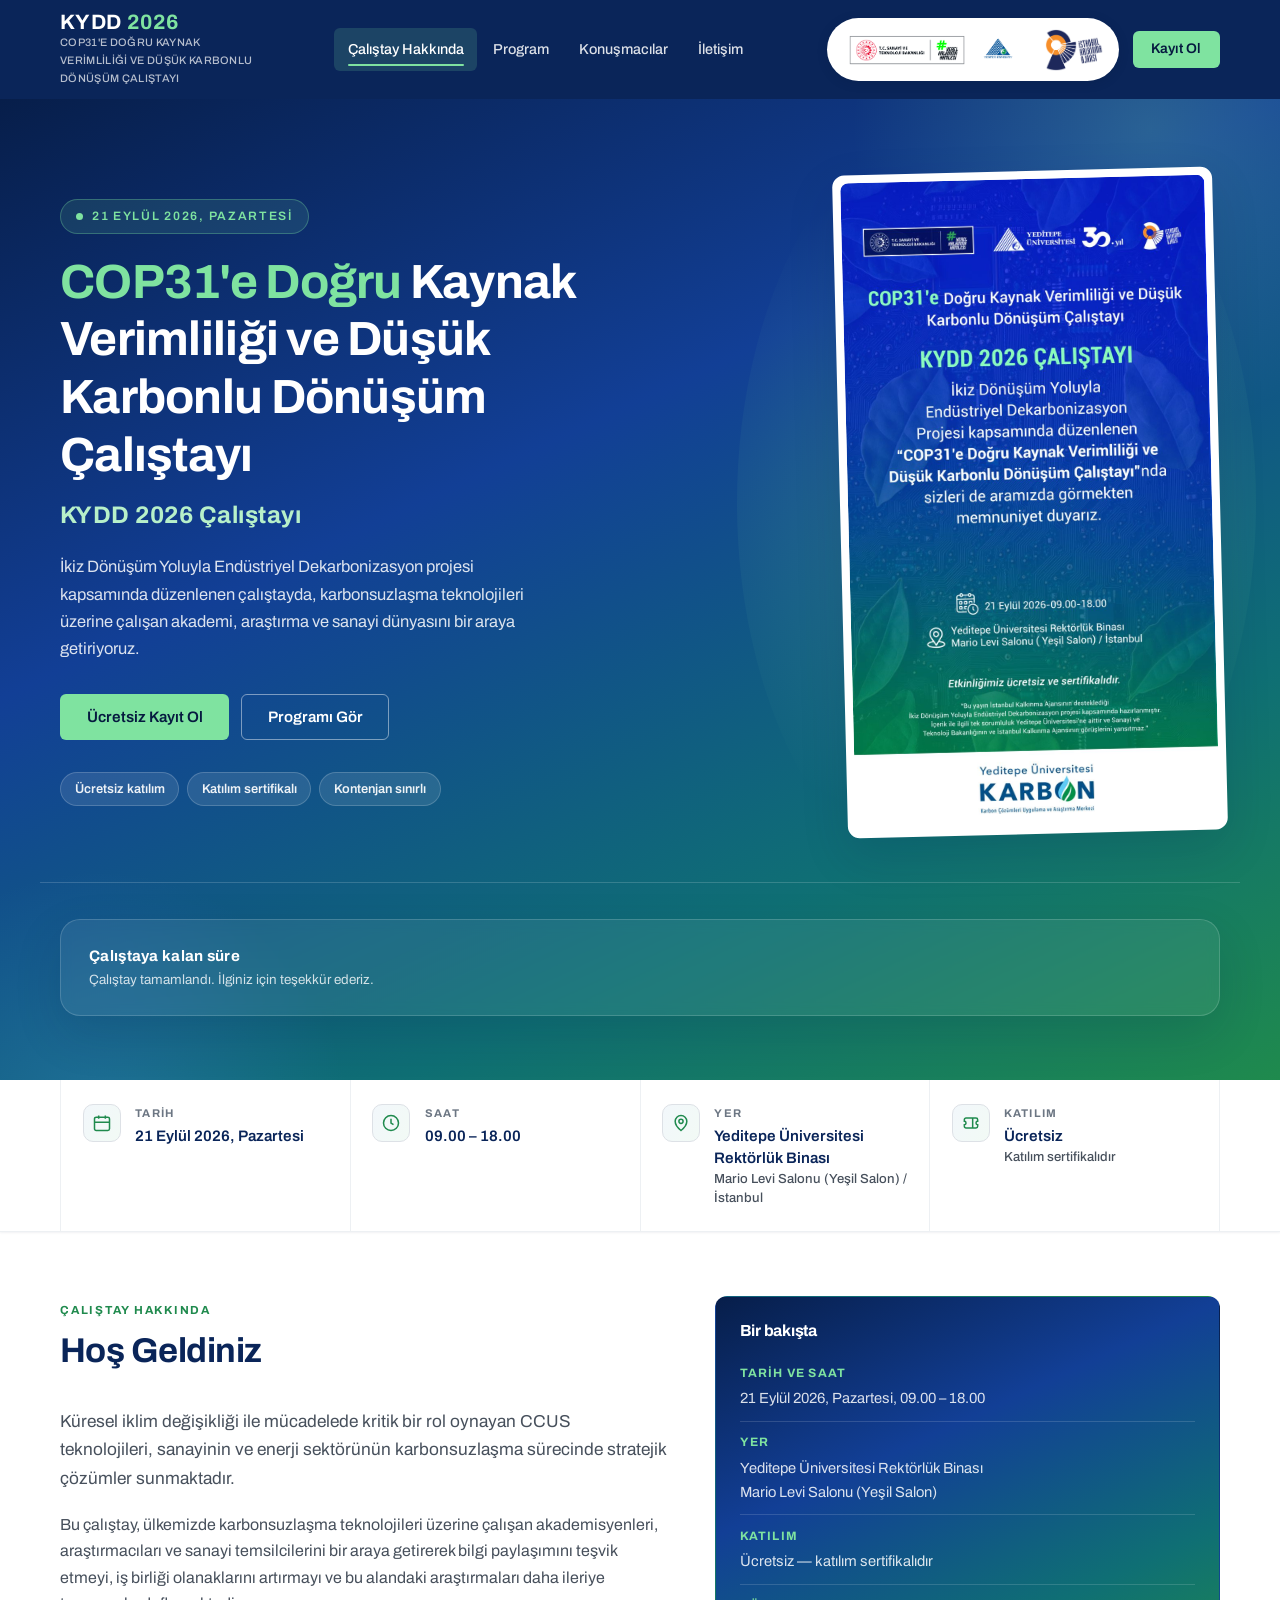
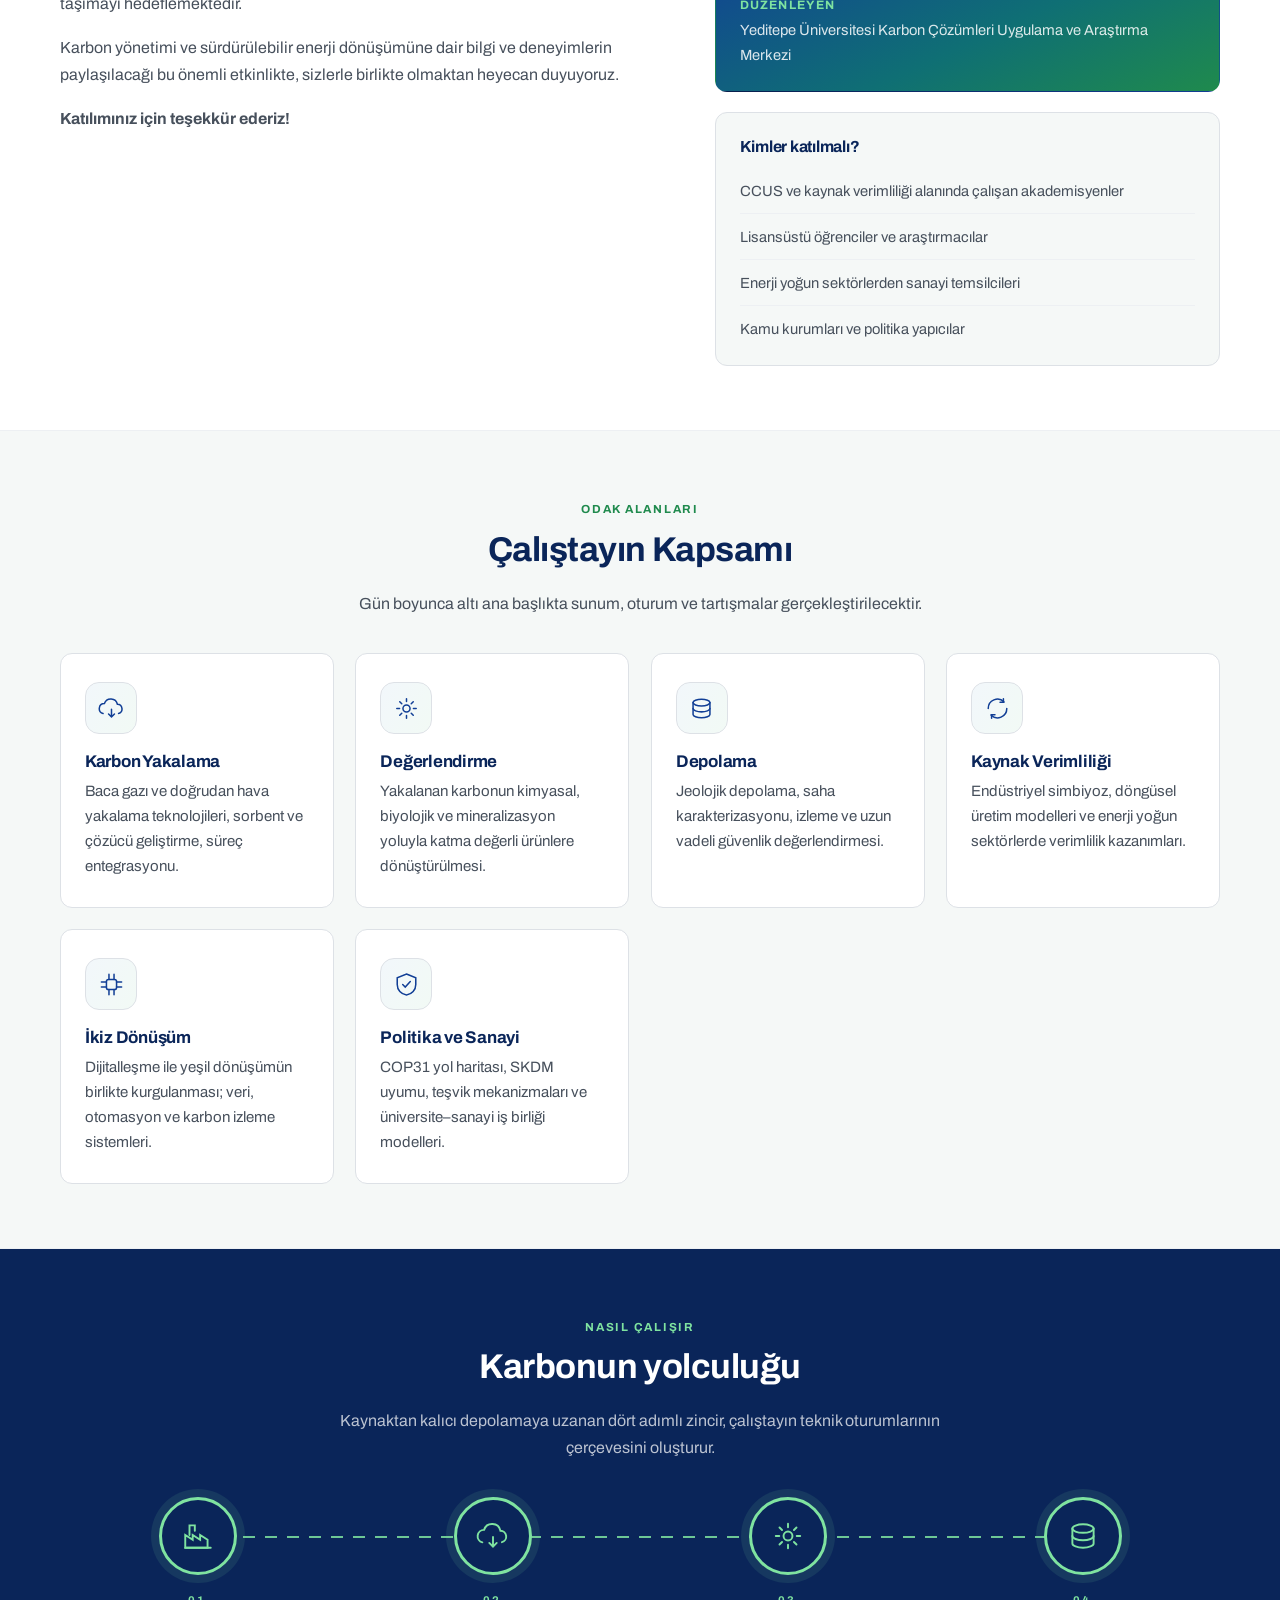
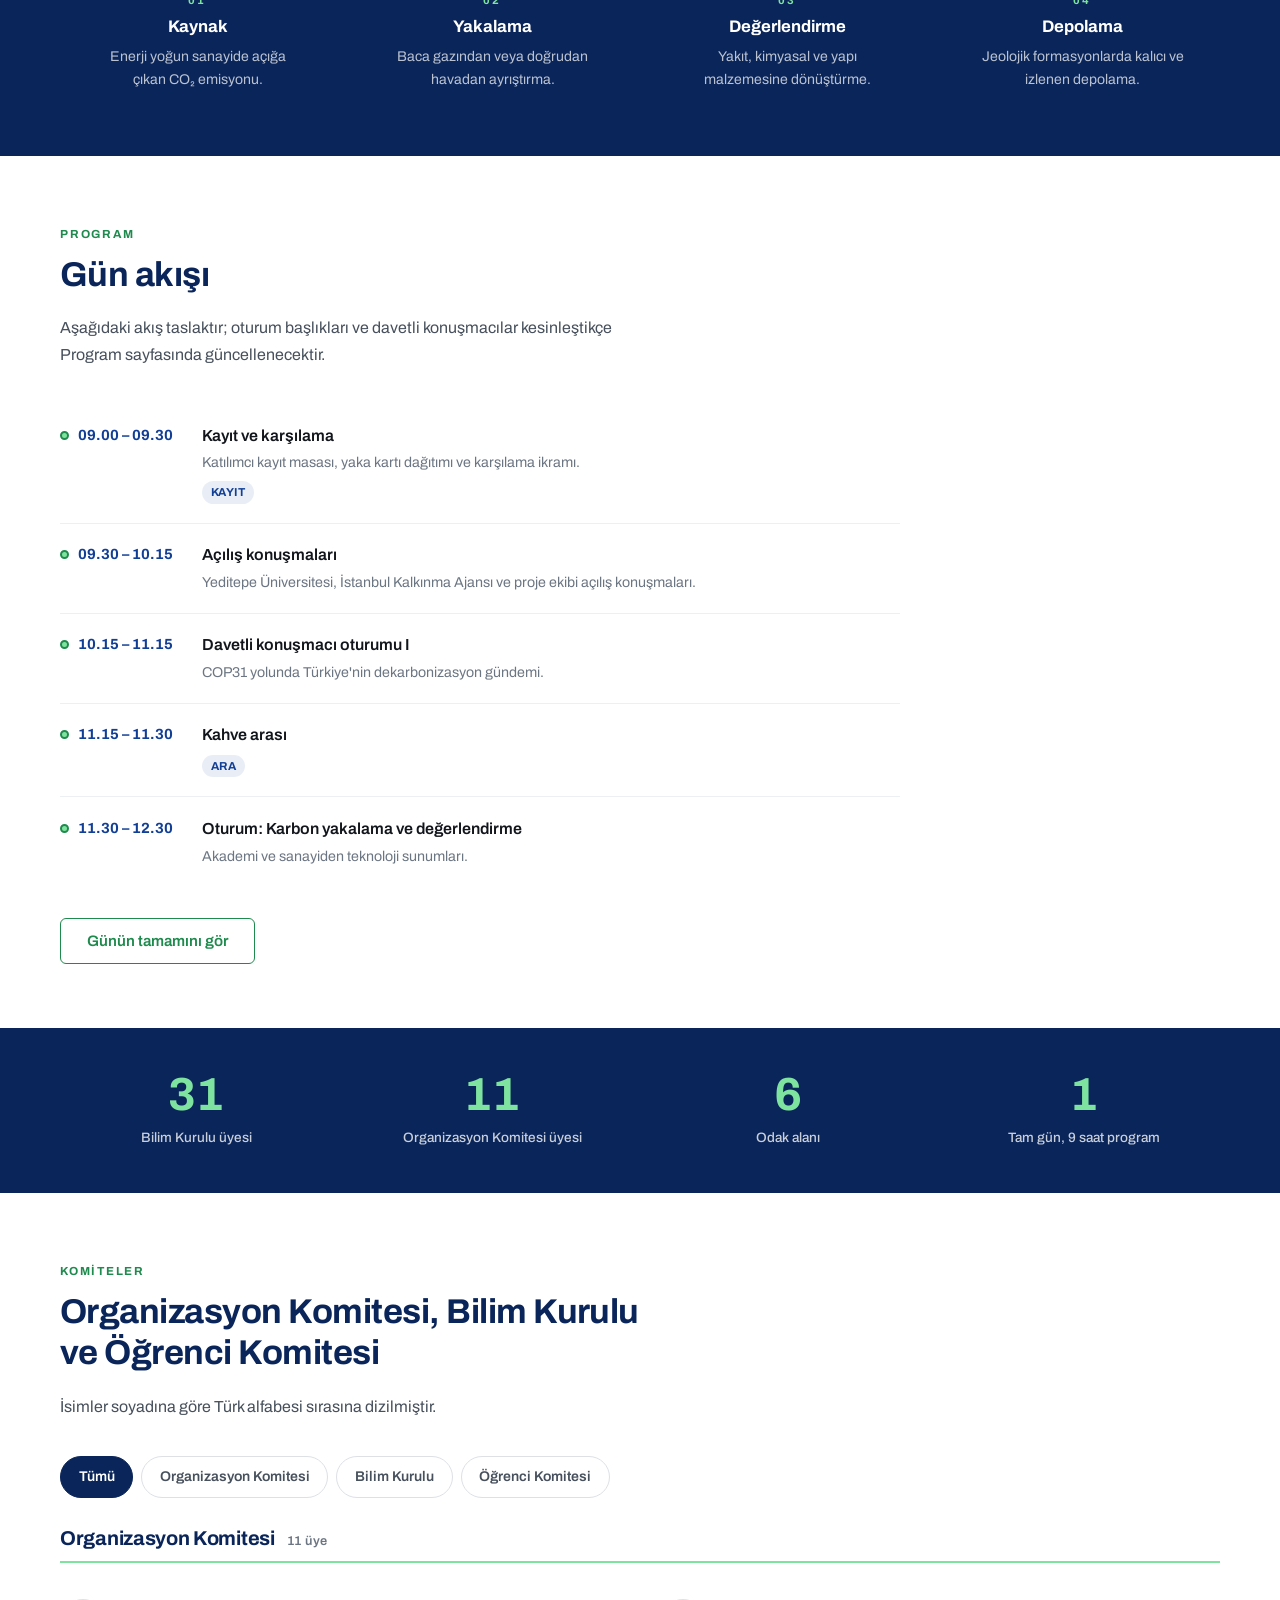
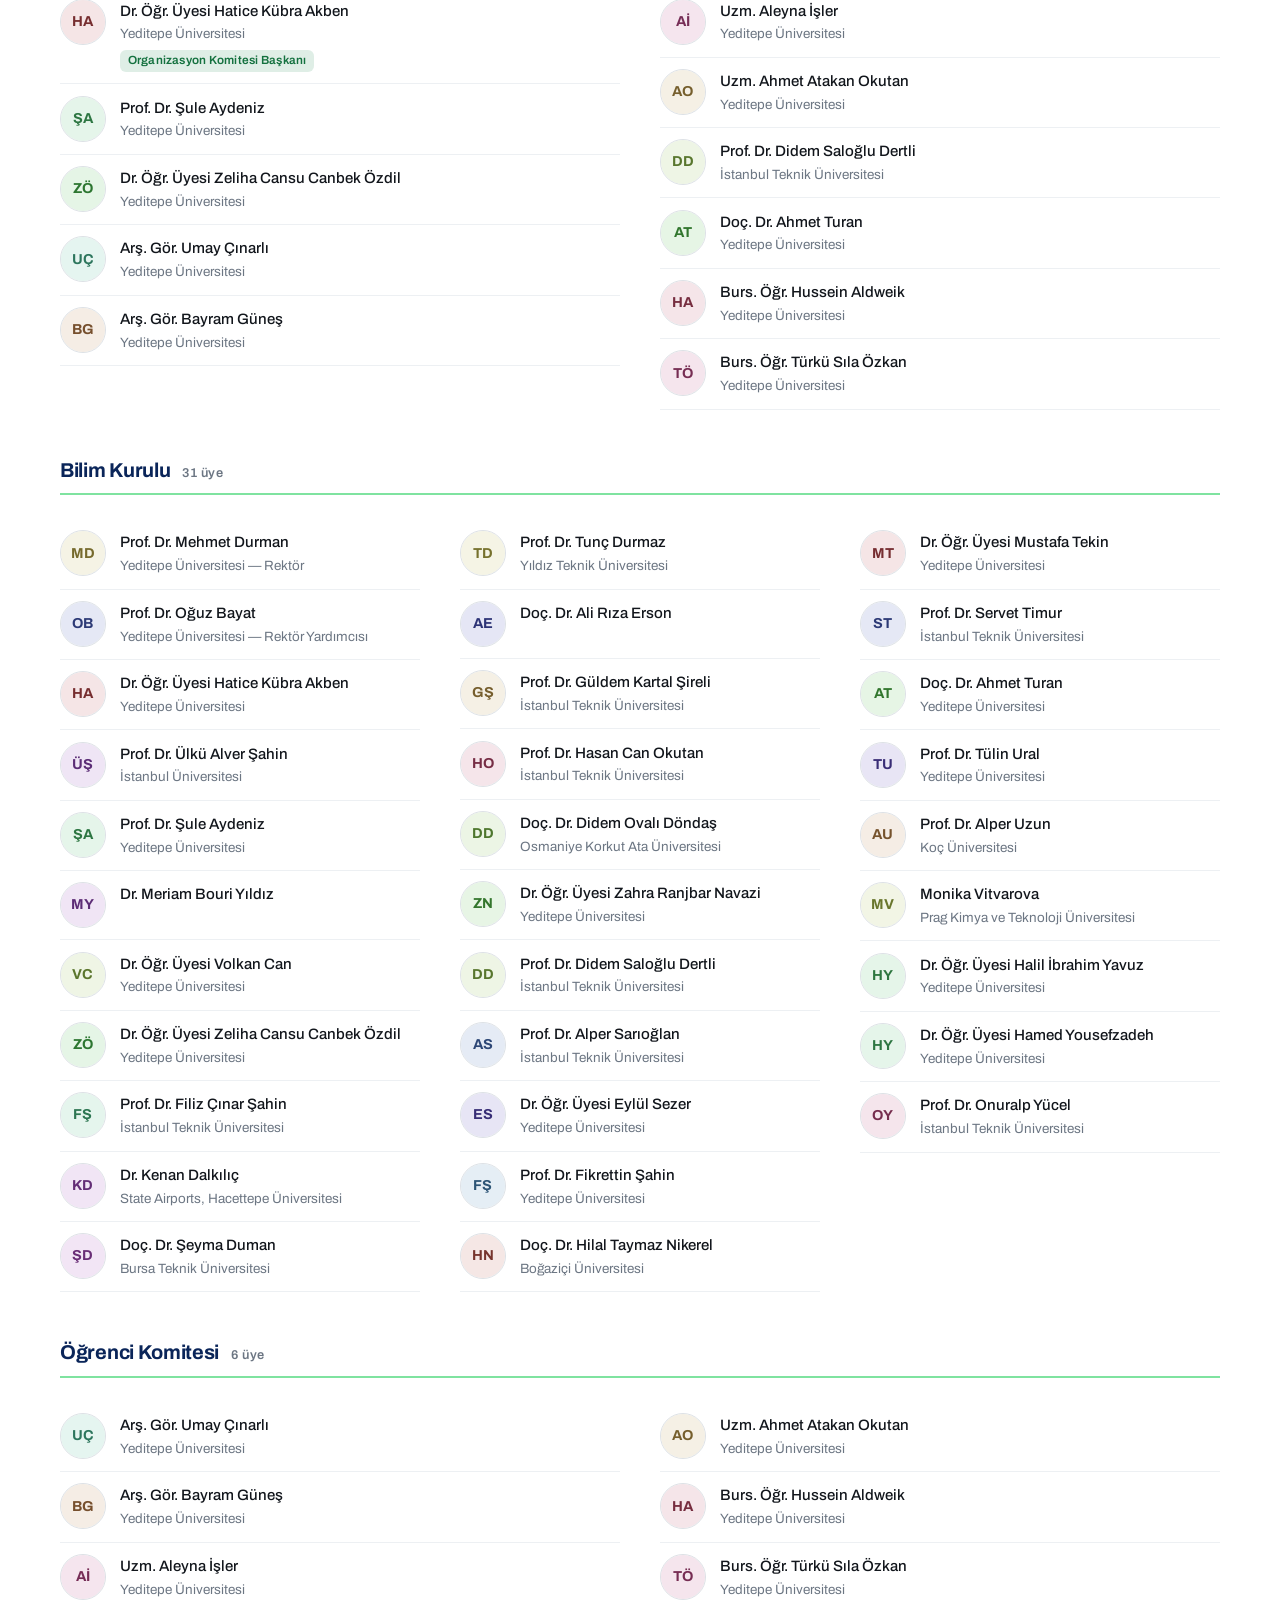
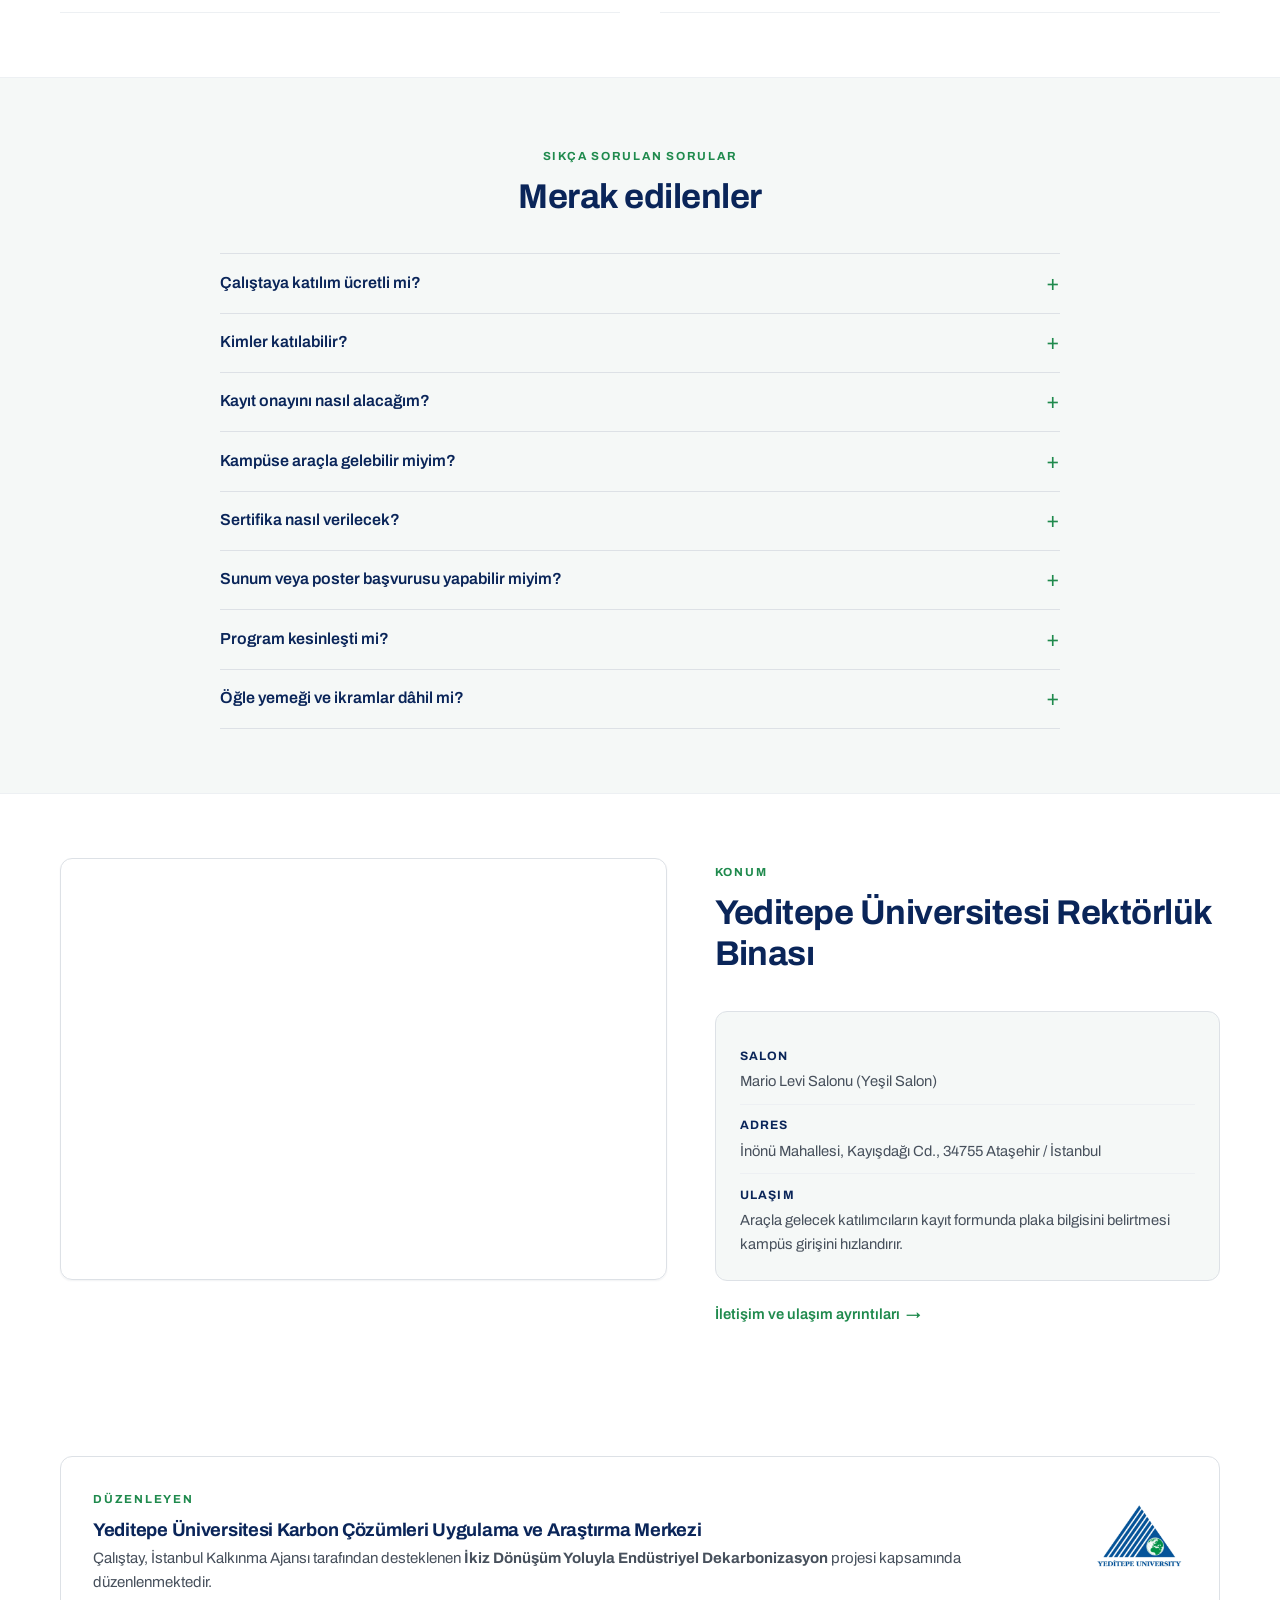
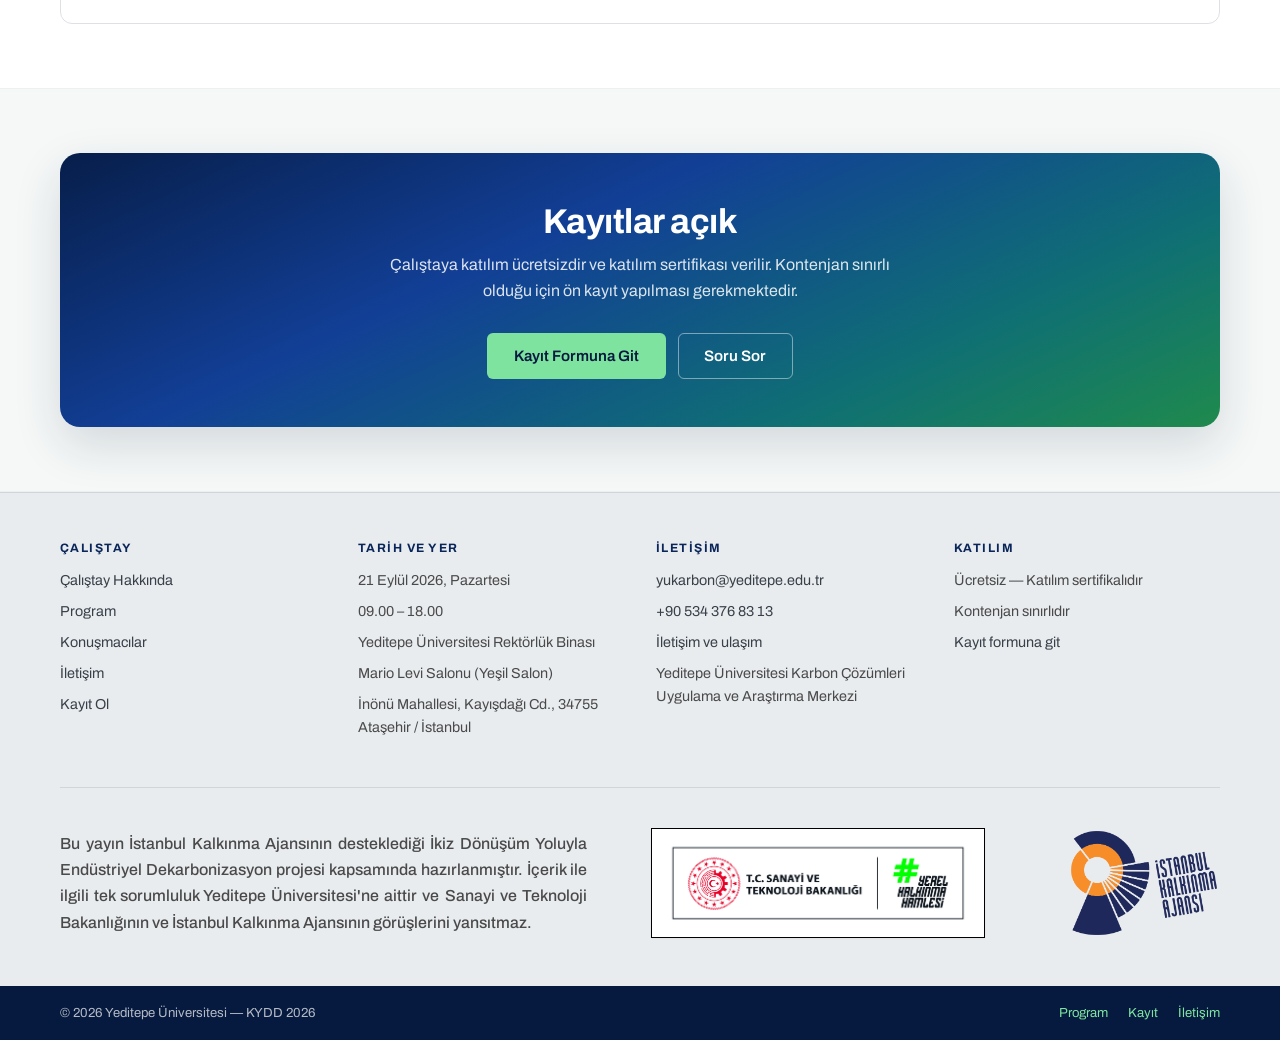
==== index.html @ 42a5f3e2 "KYDD 2026 calistay sitesi COP31'e Dogru Kaynak Verimliligi ve Dusuk Karbonlu Donusum Calistayi (21 E" ====
<!DOCTYPE html>
<html lang="tr">
<head>
<meta charset="utf-8">
<meta name="viewport" content="width=device-width, initial-scale=1">
<title>COP31'e Doğru Kaynak Verimliliği ve Düşük Karbonlu Dönüşüm Çalıştayı | KYDD 2026</title>
<meta name="description" content="KYDD 2026 — COP31'e Doğru Kaynak Verimliliği ve Düşük Karbonlu Dönüşüm Çalıştayı. 21 Eylül 2026, 09.00–18.00, Yeditepe Üniversitesi Rektörlük Binası, Mario Levi Salonu. Katılım ücretsiz ve sertifikalıdır.">
<meta property="og:title" content="KYDD 2026 — COP31'e Doğru Kaynak Verimliliği ve Düşük Karbonlu Dönüşüm Çalıştayı">
<meta property="og:description" content="21 Eylül 2026, Yeditepe Üniversitesi. Katılım ücretsiz ve sertifikalıdır.">
<meta property="og:type" content="website">
<meta property="og:locale" content="tr_TR">
<link rel="preconnect" href="https://fonts.googleapis.com">
<link rel="preconnect" href="https://fonts.gstatic.com" crossorigin>
<link href="https://fonts.googleapis.com/css2?family=Archivo:wght@400;500;600;700;800&display=swap" rel="stylesheet">
<link rel="stylesheet" href="assets/css/style.css">
<script src="assets/js/site-data.js"></script>
<script src="assets/js/layout.js"></script>
</head>
<body data-page="index.html">

<a class="skip-link" href="#main">İçeriğe geç</a>

<!-- Logo şeridi + üst menü: assets/js/layout.js üretir -->
<div data-kydd="header"></div>
<script>KYDD.mountHeader();</script>

<main id="main">

  <!-- ===== Hero ===== -->
  <section class="hero">
    <div class="container hero__grid">

      <div>
        <span class="hero__eyebrow"><span data-kydd-text="event.dateText">21 Eylül 2026</span></span>

        <h1>
          <em>COP31'e Doğru</em> Kaynak Verimliliği ve Düşük Karbonlu
          Dönüşüm Çalıştayı
        </h1>
        <p class="hero__subtitle">KYDD 2026 Çalıştayı</p>

        <p class="hero__lead">
          <span data-kydd-text="event.project">İkiz Dönüşüm Yoluyla Endüstriyel Dekarbonizasyon</span>
          projesi kapsamında düzenlenen çalıştayda, karbonsuzlaşma teknolojileri
          üzerine çalışan akademi, araştırma ve sanayi dünyasını bir araya
          getiriyoruz.
        </p>

        <div class="hero__actions">
          <a class="btn btn--mint" href="kayit.html">Ücretsiz Kayıt Ol</a>
          <a class="btn btn--outline" href="program.html">Programı Gör</a>
        </div>

        <div class="hero__badges">
          <span class="badge">Ücretsiz katılım</span>
          <span class="badge">Katılım sertifikalı</span>
          <span class="badge">Kontenjan sınırlı</span>
        </div>
      </div>

      <!-- Tanıtım afişi: layout.js üretir -->
      <div class="hero__visual" data-kydd="poster"></div>

    </div>

    <!-- Geri sayım bandı -->
    <div class="container hero__countdown">
      <div class="countdown countdown--band" data-countdown>
        <div class="countdown__meta">
          <span class="countdown__label">Çalıştaya kalan süre</span>
          <p class="countdown__note">
            <span data-kydd-text="event.venueName">Yeditepe Üniversitesi Rektörlük Binası</span> ·
            <span data-kydd-text="event.venueHall">Mario Levi Salonu</span>
          </p>
        </div>
        <div class="countdown__grid">
          <div class="countdown__cell">
            <span class="countdown__num" data-unit="gun">–</span>
            <span class="countdown__unit">Gün</span>
          </div>
          <div class="countdown__cell">
            <span class="countdown__num" data-unit="saat">–</span>
            <span class="countdown__unit">Saat</span>
          </div>
          <div class="countdown__cell">
            <span class="countdown__num" data-unit="dakika">–</span>
            <span class="countdown__unit">Dakika</span>
          </div>
          <div class="countdown__cell">
            <span class="countdown__num" data-unit="saniye">–</span>
            <span class="countdown__unit">Saniye</span>
          </div>
        </div>
      </div>
    </div>
  </section>

  <!-- ===== Hızlı bilgi şeridi (layout.js üretir) ===== -->
  <div data-kydd="factbar"></div>

  <!-- ===== Hoş geldiniz ===== -->
  <section class="section" id="hakkinda">
    <div class="container split">

      <div class="reveal">
        <div class="section__head">
          <span class="section-label">Çalıştay Hakkında</span>
          <h2>Hoş Geldiniz</h2>
        </div>

        <div class="prose">
          <p class="lead">
            Küresel iklim değişikliği ile mücadelede kritik bir rol oynayan CCUS
            teknolojileri, sanayinin ve enerji sektörünün karbonsuzlaşma
            sürecinde stratejik çözümler sunmaktadır.
          </p>
          <p>
            Bu çalıştay, ülkemizde karbonsuzlaşma teknolojileri üzerine çalışan
            akademisyenleri, araştırmacıları ve sanayi temsilcilerini bir araya
            getirerek bilgi paylaşımını teşvik etmeyi, iş birliği olanaklarını
            artırmayı ve bu alandaki araştırmaları daha ileriye taşımayı
            hedeflemektedir.
          </p>
          <p>
            Karbon yönetimi ve sürdürülebilir enerji dönüşümüne dair bilgi ve
            deneyimlerin paylaşılacağı bu önemli etkinlikte, sizlerle birlikte
            olmaktan heyecan duyuyoruz.
          </p>
          <p><strong>Katılımınız için teşekkür ederiz!</strong></p>
        </div>
      </div>

      <aside class="reveal" data-delay="1">
        <div class="aside-box aside-box--accent">
          <h3>Bir bakışta</h3>
          <ul class="info-list">
            <li>
              <strong>Tarih ve saat</strong>
              <span data-kydd-text="event.dateText"></span>,
              <span data-kydd-text="event.timeText"></span>
            </li>
            <li>
              <strong>Yer</strong>
              <span data-kydd-text="event.venueName"></span><br>
              <span data-kydd-text="event.venueHall"></span>
            </li>
            <li>
              <strong>Katılım</strong>
              Ücretsiz — katılım sertifikalıdır
            </li>
            <li>
              <strong>Düzenleyen</strong>
              <span data-kydd-text="event.center"></span>
            </li>
          </ul>
        </div>

        <div class="aside-box">
          <h3>Kimler katılmalı?</h3>
          <ul class="info-list">
            <li>CCUS ve kaynak verimliliği alanında çalışan akademisyenler</li>
            <li>Lisansüstü öğrenciler ve araştırmacılar</li>
            <li>Enerji yoğun sektörlerden sanayi temsilcileri</li>
            <li>Kamu kurumları ve politika yapıcılar</li>
          </ul>
        </div>
      </aside>

    </div>
  </section>

  <!-- ===== Odak alanları (layout.js üretir) ===== -->
  <section class="section section--soft" id="odak">
    <div class="container">
      <div class="section__head section__head--center">
        <span class="section-label">Odak Alanları</span>
        <h2>Çalıştayın Kapsamı</h2>
        <p>Gün boyunca altı ana başlıkta sunum, oturum ve tartışmalar
          gerçekleştirilecektir.</p>
      </div>
      <div class="card-grid" data-kydd="topics"></div>
    </div>
  </section>

  <!-- ===== Karbonun yolculuğu (süreç şeması) ===== -->
  <section class="section section--dark" id="surec">
    <div class="container">
      <div class="section__head section__head--center">
        <span class="section-label">Nasıl Çalışır</span>
        <h2>Karbonun yolculuğu</h2>
        <p>Kaynaktan kalıcı depolamaya uzanan dört adımlı zincir, çalıştayın
          teknik oturumlarının çerçevesini oluşturur.</p>
      </div>
      <ul class="flow" data-kydd="process"></ul>
    </div>
  </section>

  <!-- ===== Program önizleme (layout.js üretir) ===== -->
  <section class="section" id="program">
    <div class="container">
      <div class="section__head">
        <span class="section-label">Program</span>
        <h2>Gün akışı</h2>
        <p>Aşağıdaki akış taslaktır; oturum başlıkları ve davetli konuşmacılar
          kesinleştikçe Program sayfasında güncellenecektir.</p>
      </div>

      <ul class="timeline" data-kydd="program-preview"></ul>

      <div class="section__foot">
        <a class="btn btn--ghost" href="program.html">Günün tamamını gör</a>
      </div>
    </div>
  </section>

  <!-- ===== Sayılarla (layout.js üretir) ===== -->
  <section class="section section--tight section--dark">
    <div class="container">
      <div class="stats" data-kydd="stats"></div>
    </div>
  </section>

  <!-- ===== Komiteler (layout.js üretir) ===== -->
  <section class="section" id="komiteler">
    <div class="container">
      <div class="section__head">
        <span class="section-label">Komiteler</span>
        <h2>Organizasyon Komitesi, Bilim Kurulu ve Öğrenci Komitesi</h2>
        <p>İsimler soyadına göre Türk alfabesi sırasına dizilmiştir.</p>
      </div>
      <div data-kydd="committees"></div>
    </div>
  </section>

  <!-- ===== SSS (layout.js üretir) ===== -->
  <section class="section section--soft" id="sss">
    <div class="container">
      <div class="section__head section__head--center">
        <span class="section-label">Sıkça Sorulan Sorular</span>
        <h2>Merak edilenler</h2>
      </div>
      <div data-kydd="faq"></div>
    </div>
  </section>

  <!-- ===== Konum ===== -->
  <section class="section" id="konum">
    <div class="container split">
      <div class="reveal" data-kydd="map"></div>

      <div class="reveal" data-delay="1">
        <div class="section__head">
          <span class="section-label">Konum</span>
          <h2 data-kydd-text="event.venueName">Yeditepe Üniversitesi Rektörlük Binası</h2>
        </div>
        <div class="aside-box">
          <ul class="info-list">
            <li>
              <strong>Salon</strong>
              <span data-kydd-text="event.venueHall"></span>
            </li>
            <li>
              <strong>Adres</strong>
              <span data-kydd-text="event.venueAddress"></span>
            </li>
            <li>
              <strong>Ulaşım</strong>
              Araçla gelecek katılımcıların kayıt formunda plaka bilgisini
              belirtmesi kampüs girişini hızlandırır.
            </li>
          </ul>
        </div>
        <p style="margin-top:1.25rem;">
          <a class="link-arrow" href="iletisim.html">İletişim ve ulaşım ayrıntıları</a>
        </p>
      </div>
    </div>
  </section>

  <!-- ===== Düzenleyen ===== -->
  <section class="section">
    <div class="container">
      <div class="org-card reveal">
        <div class="org-card__body">
          <span class="section-label">Düzenleyen</span>
          <h3 data-kydd-text="event.center">Yeditepe Üniversitesi Karbon Çözümleri Uygulama ve Araştırma Merkezi</h3>
          <p>
            Çalıştay, İstanbul Kalkınma Ajansı tarafından desteklenen
            <strong data-kydd-text="event.project"></strong> projesi kapsamında
            düzenlenmektedir.
          </p>
        </div>
        <img src="assets/yeditepe-logo.png" alt="Yeditepe Üniversitesi">
      </div>
    </div>
  </section>

  <!-- ===== Kayıt çağrısı ===== -->
  <section class="section section--soft">
    <div class="container">
      <div class="cta reveal">
        <h2>Kayıtlar açık</h2>
        <p>
          Çalıştaya katılım ücretsizdir ve katılım sertifikası verilir.
          Kontenjan sınırlı olduğu için ön kayıt yapılması gerekmektedir.
        </p>
        <div class="cta__actions">
          <a class="btn btn--mint" href="kayit.html">Kayıt Formuna Git</a>
          <a class="btn btn--outline" href="iletisim.html">Soru Sor</a>
        </div>
      </div>
    </div>
  </section>

</main>

<!-- Alt bilgi: assets/js/layout.js üretir -->
<div data-kydd="footer"></div>
<script>KYDD.mountFooter();</script>

<script src="assets/js/main.js"></script>
</body>
</html>
---- assets/css/style.css ----
/* ==========================================================================
   KYDD 2026 — COP31'e Doğru Kaynak Verimliliği ve
   Düşük Karbonlu Dönüşüm Çalıştayı
   Ortak stil dosyası
   ========================================================================== */

/* --------------------------------------------------------------------------
   1. Değişkenler
   -------------------------------------------------------------------------- */
:root {
  /* Renkler afiş tasarımından alındı: üstte lacivert-mavi, altta yeşil,
     vurgu rengi nane yeşili. */
  --navy-900: #061a3f;
  --navy-800: #0a2559;
  --navy: #123f96;
  --teal: #0f6f74;
  --green-700: #14713f;
  --green: #1f8a4d;
  --mint: #7fe3a0;
  --mint-soft: #b7f0c9;

  --brand: var(--green);
  --brand-dark: var(--navy-800);
  --brand-light: var(--mint);

  --ink: #12161c;
  --ink-soft: #47505c;
  --ink-muted: #6c7683;
  --line: #dde1e6;
  --line-soft: #edf0f3;
  --bg: #ffffff;
  --bg-soft: #f5f8f7;
  --bg-footer: #e9ecef;

  --grad: linear-gradient(155deg, #071e4a 0%, #123f96 38%, #0f6f74 74%, #1f8a4d 100%);
  --grad-soft: linear-gradient(120deg, #f2f7fb 0%, #f2faf5 100%);

  --radius: 6px;
  --radius-lg: 12px;
  --radius-xl: 20px;

  --shadow-sm: 0 1px 2px rgba(6, 26, 63, 0.06);
  --shadow: 0 6px 20px rgba(6, 26, 63, 0.08);
  --shadow-lg: 0 18px 48px rgba(6, 26, 63, 0.14);

  --container: 1200px;
  --pad-x: 1.25rem;
  --header-h: 72px;

  /* --- İSTKA Görünürlük Rehberi (s. 12-14) --------------------------------
     Ajans ve Bakanlık logoları aynı büyüklükte ve görünürlükte olmalıdır;
     her iki yerleşimde de taban yükseklik ikisi için ortaktır.

     Yararlanıcının dikey/kare logosu Bakanlık ARMA ÇAPINI aşamaz; bu sınır
     aşağıdaki iki ölçülmüş orandan türetilir.

     DİKKAT: İSTKA logosunun sanal ortamdaki asgari ölçüsü 120x84 px'tir.
     Bu ölçü ALT BİLGİDE sağlanır (--footer-logo-h 90/110 px). Üst menüdeki
     logo grubu gezinme çubuğuna sığması için daha küçüktür; asgari ölçü
     gerekiyorsa --header-logo-h 84 px'e çıkarılmalı veya logolar yeniden
     ayrı bir şeride alınmalıdır. */

  /* Üst menüdeki logo grubunun taban yüksekliği (Bakanlık = İSTKA). */
  --header-logo-h: 42px;
  /* Güvenlik alanı (s. 12-13): X = 1/4 R; marka dairesi logo yüksekliği
     kadar olduğundan X = logo yüksekliği / 4. Solda 3X, diğer yönlerde X. */
  --header-istka-x: calc(var(--header-logo-h) / 4);

  /* bakanlik-logo.jpg (1349x438) üzerinden ölçüldü: arma çapı 210 px,
     yüksekliğin %47.9'u. */
  --arma-orani: 0.48;
  /* yeditepe-logo.png (600x600) çevresinde beyaz boşluk var: görünür
     içerik dosyanın yüksekliğinin %63.5'i. Sınır görünür markaya
     uygulanmalı, dosya kutusuna değil. */
  --yeditepe-doluluk: 0.635;

  --footer-logo-h: 90px;
}

/* --------------------------------------------------------------------------
   2. Temel
   -------------------------------------------------------------------------- */
*,
*::before,
*::after {
  box-sizing: border-box;
}

html {
  -webkit-text-size-adjust: 100%;
  scroll-behavior: smooth;
  /* Sticky header bağlantı hedeflerini örtmesin. */
  scroll-padding-top: calc(var(--header-h) + 1rem);
}

body {
  margin: 0;
  font-family: "Archivo", "Segoe UI", system-ui, -apple-system, Arial, sans-serif;
  font-size: 16px;
  line-height: 1.65;
  color: var(--ink);
  background: var(--bg);
  -webkit-font-smoothing: antialiased;
  overflow-x: hidden;
}

img {
  max-width: 100%;
  height: auto;
  display: block;
}

a {
  color: var(--green);
  text-decoration: none;
}

a:hover {
  text-decoration: underline;
}

h1,
h2,
h3,
h4 {
  margin: 0 0 0.6em;
  line-height: 1.2;
  font-weight: 700;
  letter-spacing: -0.015em;
  color: var(--navy-800);
}

h1 {
  font-size: clamp(1.85rem, 4.2vw, 3rem);
}

h2 {
  font-size: clamp(1.45rem, 3vw, 2.15rem);
}

h3 {
  font-size: 1.15rem;
}

p {
  margin: 0 0 1.1em;
}

p:last-child {
  margin-bottom: 0;
}

hr {
  border: 0;
  border-top: 1px solid var(--line);
  margin: 2.5rem 0;
}

:focus-visible {
  outline: 3px solid var(--mint);
  outline-offset: 2px;
}

.container {
  width: 100%;
  max-width: var(--container);
  margin: 0 auto;
  padding-left: var(--pad-x);
  padding-right: var(--pad-x);
}

.container--narrow {
  max-width: 860px;
}

.skip-link {
  position: absolute;
  left: -9999px;
  top: 0;
  z-index: 100;
  background: var(--navy-800);
  color: #fff;
  padding: 0.75rem 1.25rem;
}

.skip-link:focus {
  left: 0;
}

.visually-hidden {
  position: absolute;
  width: 1px;
  height: 1px;
  margin: -1px;
  padding: 0;
  overflow: hidden;
  clip: rect(0 0 0 0);
  white-space: nowrap;
  border: 0;
}

/* --------------------------------------------------------------------------
   3. Üst menüdeki destekleyen kurum logoları
   --------------------------------------------------------------------------
   Logolar artık ayrı bir şeritte değil, üst menüde "Kayıt Ol" düğmesinin
   yanında beyaz bir grup içinde durur. Logo dosyalarının zeminleri beyaz
   olduğu için grup da beyaz bir kutuya alınmıştır.

   Oranlar korunur: Bakanlık ve Ajans --header-logo-h yüksekliğinde ve
   birbirine eşittir; Yeditepe logosu aynı arma/doluluk oranıyla türetilir. */
.header-logos {
  display: flex;
  align-items: center;
  /* Aradaki boşluk İSTKA güvenlik alanının (X) altına inmez. */
  gap: var(--header-istka-x);
  background: #fff;
  border-radius: 999px;
  padding: var(--header-istka-x) calc(var(--header-istka-x) * 1.5);
  box-shadow: 0 2px 10px rgba(6, 26, 63, 0.25);
}

/* İSTKA güvenlik alanı: solda 3X (gap X'i zaten sağlıyor, kalan 2X). */
.header-logos__link:last-child {
  padding-left: calc(var(--header-istka-x) * 2);
}

.header-logos__link {
  display: inline-flex;
  align-items: center;
  min-width: 0;
}

.header-logos__link:hover {
  text-decoration: none;
}

.header-logos__img {
  width: auto;
  height: auto;
  max-height: var(--header-logo-h);
  max-width: 100%;
}

/* Yararlanıcı (kare) logosu Bakanlık arma çapını aşamaz — şeritteki
   oranın aynısı. */
.header-logos__img--yeditepe {
  max-height: calc(
    var(--header-logo-h) * var(--arma-orani) / var(--yeditepe-doluluk)
  );
}

.header-actions {
  display: flex;
  align-items: center;
  gap: 0.85rem;
  flex-shrink: 0;
}

/* --------------------------------------------------------------------------
   4. Üst menü
   -------------------------------------------------------------------------- */
.site-header {
  background: var(--navy-800);
  position: sticky;
  top: 0;
  z-index: 50;
  transition: box-shadow 0.2s ease, background-color 0.2s ease;
}

.site-header.is-stuck {
  background: rgba(7, 30, 74, 0.97);
  backdrop-filter: saturate(140%) blur(8px);
  box-shadow: 0 8px 24px rgba(6, 26, 63, 0.28);
}

.site-header__inner {
  display: flex;
  align-items: center;
  justify-content: space-between;
  gap: 1.5rem;
  min-height: var(--header-h);
}

.brand {
  display: flex;
  flex-direction: column;
  color: #fff;
  padding: 0.7rem 0;
  min-width: 0;
}

.brand:hover {
  text-decoration: none;
}

.brand__abbr {
  font-size: 1.3rem;
  font-weight: 700;
  letter-spacing: 0.04em;
  line-height: 1.1;
}

.brand__abbr span {
  color: var(--mint);
}

.brand__name {
  font-size: 0.68rem;
  font-weight: 500;
  letter-spacing: 0.03em;
  color: rgba(255, 255, 255, 0.7);
  text-transform: uppercase;
  max-width: 34ch;
}

.nav-toggle {
  display: none;
  align-items: center;
  gap: 0.5rem;
  background: transparent;
  border: 1px solid rgba(255, 255, 255, 0.35);
  border-radius: var(--radius);
  color: #fff;
  font: inherit;
  font-size: 0.85rem;
  padding: 0.5rem 0.75rem;
  cursor: pointer;
}

.nav-toggle__bars {
  display: block;
  position: relative;
  width: 18px;
  height: 2px;
  background: #fff;
  transition: background-color 0.2s ease;
}

.nav-toggle__bars::before,
.nav-toggle__bars::after {
  content: "";
  position: absolute;
  left: 0;
  width: 18px;
  height: 2px;
  background: #fff;
  transition: transform 0.2s ease;
}

.nav-toggle__bars::before {
  top: -6px;
}

.nav-toggle__bars::after {
  top: 6px;
}

.nav-toggle[aria-expanded="true"] .nav-toggle__bars {
  background: transparent;
}

.nav-toggle[aria-expanded="true"] .nav-toggle__bars::before {
  transform: translateY(6px) rotate(45deg);
}

.nav-toggle[aria-expanded="true"] .nav-toggle__bars::after {
  transform: translateY(-6px) rotate(-45deg);
}

.site-nav ul {
  display: flex;
  align-items: center;
  gap: 0.15rem;
  list-style: none;
  margin: 0;
  padding: 0;
}

.site-nav a {
  display: block;
  position: relative;
  padding: 0.6rem 0.85rem;
  border-radius: var(--radius);
  color: rgba(255, 255, 255, 0.86);
  font-size: 0.9rem;
  font-weight: 500;
  white-space: nowrap;
  transition: color 0.15s ease, background-color 0.15s ease;
}

.site-nav a:hover {
  background: rgba(255, 255, 255, 0.1);
  color: #fff;
  text-decoration: none;
}

.site-nav a.is-active {
  color: #fff;
  background: rgba(127, 227, 160, 0.16);
}

.site-nav a.is-active::after {
  content: "";
  position: absolute;
  left: 0.85rem;
  right: 0.85rem;
  bottom: 0.3rem;
  height: 2px;
  border-radius: 2px;
  background: var(--mint);
}

/* Menüdeki kayıt düğmesi */
.site-nav .nav-cta a,
.site-nav a.nav-cta__link {
  background: var(--green);
  color: #fff;
  font-weight: 600;
  padding: 0.6rem 1.15rem;
  margin-left: 0.4rem;
}

.site-nav .nav-cta a:hover {
  background: var(--mint);
  color: var(--navy-900);
}

.site-nav .nav-cta a.is-active::after {
  display: none;
}

/* --------------------------------------------------------------------------
   5. Hero
   -------------------------------------------------------------------------- */
.hero {
  position: relative;
  background: var(--grad);
  color: #fff;
  padding: 4.5rem 0 4rem;
  overflow: hidden;
  isolation: isolate;
}

/* Afişteki devre/yaprak dokusunu anıştıran hafif desen — dekoratif. */
.hero::before,
.hero::after {
  content: "";
  position: absolute;
  border-radius: 50%;
  z-index: -1;
  pointer-events: none;
}

.hero::before {
  width: 620px;
  height: 620px;
  top: -280px;
  right: -180px;
  background: radial-gradient(circle, rgba(127, 227, 160, 0.22), transparent 68%);
}

.hero::after {
  width: 520px;
  height: 520px;
  bottom: -300px;
  left: -160px;
  background: radial-gradient(circle, rgba(90, 160, 255, 0.2), transparent 68%);
}

/* Afişteki devre kartı dokusunu anıştıran ince ızgara — dekoratif. */
.hero,
.section--dark,
.cta {
  background-image: var(--grad),
    url("data:image/svg+xml,%3Csvg xmlns='http://www.w3.org/2000/svg' width='72' height='72' viewBox='0 0 72 72'%3E%3Cg fill='none' stroke='%23ffffff' stroke-opacity='0.05' stroke-width='1'%3E%3Cpath d='M0 18h72M0 54h72M18 0v72M54 0v72'/%3E%3C/g%3E%3Cg fill='%23ffffff' fill-opacity='0.07'%3E%3Ccircle cx='18' cy='18' r='2'/%3E%3Ccircle cx='54' cy='54' r='2'/%3E%3C/g%3E%3C/svg%3E");
  background-blend-mode: normal;
}

.hero__grid {
  display: grid;
  grid-template-columns: minmax(0, 1.25fr) minmax(0, 0.85fr);
  gap: 3.5rem;
  align-items: center;
}

.hero__visual {
  position: relative;
}

/* Afişin arkasındaki hafif hâle */
.hero__visual::before {
  content: "";
  position: absolute;
  inset: -12% -8%;
  border-radius: 50%;
  background: radial-gradient(circle, rgba(127, 227, 160, 0.24), transparent 70%);
  z-index: -1;
}

/* Geri sayım artık hero'nun altında tam genişlikte bir bant */
.hero__countdown {
  margin-top: 3rem;
  padding-top: 2.25rem;
  border-top: 1px solid rgba(255, 255, 255, 0.16);
}

.hero__eyebrow {
  display: inline-flex;
  align-items: center;
  gap: 0.55rem;
  font-size: 0.76rem;
  font-weight: 600;
  letter-spacing: 0.14em;
  text-transform: uppercase;
  color: var(--mint);
  background: rgba(127, 227, 160, 0.12);
  border: 1px solid rgba(127, 227, 160, 0.3);
  border-radius: 999px;
  padding: 0.4rem 0.95rem;
  margin-bottom: 1.25rem;
}

.hero__eyebrow::before {
  content: "";
  width: 7px;
  height: 7px;
  border-radius: 50%;
  background: var(--mint);
  box-shadow: 0 0 0 0 rgba(127, 227, 160, 0.7);
  animation: pulse 2.4s ease-out infinite;
}

@keyframes pulse {
  70% {
    box-shadow: 0 0 0 9px rgba(127, 227, 160, 0);
  }
  100% {
    box-shadow: 0 0 0 0 rgba(127, 227, 160, 0);
  }
}

.hero h1 {
  color: #fff;
  max-width: 20ch;
  margin-bottom: 0.75rem;
}

.hero h1 em {
  font-style: normal;
  color: var(--mint);
}

.hero__subtitle {
  font-size: clamp(1.1rem, 2.2vw, 1.5rem);
  font-weight: 700;
  letter-spacing: 0.02em;
  color: var(--mint-soft);
  margin-bottom: 1.1rem;
}

.hero__lead {
  font-size: 1.03rem;
  color: rgba(255, 255, 255, 0.85);
  max-width: 56ch;
  margin-bottom: 2rem;
}

.hero__actions {
  display: flex;
  flex-wrap: wrap;
  gap: 0.75rem;
  margin-bottom: 2rem;
}

.hero__badges {
  display: flex;
  flex-wrap: wrap;
  gap: 0.5rem;
}

.badge {
  display: inline-flex;
  align-items: center;
  gap: 0.4rem;
  font-size: 0.8rem;
  font-weight: 600;
  color: rgba(255, 255, 255, 0.92);
  background: rgba(255, 255, 255, 0.1);
  border: 1px solid rgba(255, 255, 255, 0.18);
  border-radius: 999px;
  padding: 0.35rem 0.85rem;
}

/* Geri sayım kartı */
.countdown {
  background: rgba(255, 255, 255, 0.08);
  border: 1px solid rgba(255, 255, 255, 0.16);
  border-radius: var(--radius-xl);
  padding: 1.75rem;
  backdrop-filter: blur(6px);
  box-shadow: var(--shadow-lg);
}

.countdown__label {
  display: block;
  font-size: 0.72rem;
  font-weight: 600;
  letter-spacing: 0.14em;
  text-transform: uppercase;
  color: var(--mint);
  margin-bottom: 1rem;
  text-align: center;
}

.countdown__grid {
  display: grid;
  grid-template-columns: repeat(4, minmax(0, 1fr));
  gap: 0.6rem;
}

.countdown__cell {
  background: rgba(255, 255, 255, 0.08);
  border-radius: var(--radius-lg);
  padding: 0.85rem 0.35rem;
  text-align: center;
}

.countdown__num {
  display: block;
  font-size: clamp(1.4rem, 3.2vw, 2rem);
  font-weight: 700;
  line-height: 1.1;
  color: #fff;
  font-variant-numeric: tabular-nums;
}

.countdown__unit {
  display: block;
  font-size: 0.68rem;
  font-weight: 600;
  letter-spacing: 0.1em;
  text-transform: uppercase;
  color: rgba(255, 255, 255, 0.68);
  margin-top: 0.25rem;
}

.countdown__note {
  margin-top: 1.1rem;
  padding-top: 1rem;
  border-top: 1px solid rgba(255, 255, 255, 0.14);
  font-size: 0.84rem;
  color: rgba(255, 255, 255, 0.8);
  text-align: center;
}

/* Yatay bant biçimi (hero altında) */
.countdown--band {
  display: flex;
  flex-wrap: wrap;
  align-items: center;
  justify-content: space-between;
  gap: 1.5rem 2rem;
  padding: 1.5rem 1.75rem;
  background: rgba(255, 255, 255, 0.07);
}

.countdown--band .countdown__label,
.countdown--band .countdown__note {
  margin: 0;
  padding: 0;
  border: 0;
  text-align: left;
}

.countdown--band .countdown__label {
  font-size: 0.95rem;
  font-weight: 700;
  letter-spacing: 0.02em;
  text-transform: none;
  color: #fff;
}

.countdown--band .countdown__meta {
  min-width: 0;
}

.countdown--band .countdown__grid {
  grid-template-columns: repeat(4, minmax(76px, 1fr));
  flex: 0 1 auto;
}

.countdown.is-past .countdown__grid {
  display: none;
}

/* Alt sayfaların ince başlık bandı */
.page-head {
  position: relative;
  background: var(--grad);
  color: #fff;
  padding: 3rem 0 2.75rem;
  overflow: hidden;
}

.page-head h1 {
  color: #fff;
  margin-bottom: 0.4rem;
}

.page-head p {
  color: rgba(255, 255, 255, 0.8);
  max-width: 62ch;
  margin: 0;
}

.breadcrumb {
  display: flex;
  flex-wrap: wrap;
  gap: 0.4rem;
  list-style: none;
  margin: 0 0 1rem;
  padding: 0;
  font-size: 0.8rem;
  color: rgba(255, 255, 255, 0.6);
}

.breadcrumb a {
  color: var(--mint);
}

.breadcrumb li + li::before {
  content: "/";
  margin-right: 0.4rem;
  color: rgba(255, 255, 255, 0.35);
}

/* --------------------------------------------------------------------------
   6. Hızlı bilgi şeridi
   -------------------------------------------------------------------------- */
.factbar {
  background: #fff;
  border-bottom: 1px solid var(--line-soft);
  box-shadow: var(--shadow-sm);
}

.factbar__grid {
  display: grid;
  grid-template-columns: repeat(auto-fit, minmax(210px, 1fr));
  gap: 1px;
  background: var(--line-soft);
  border-left: 1px solid var(--line-soft);
  border-right: 1px solid var(--line-soft);
}

.factbar__item {
  background: #fff;
  padding: 1.5rem 1.35rem;
  display: flex;
  gap: 0.9rem;
  align-items: flex-start;
}

.factbar__icon {
  flex: 0 0 auto;
  width: 38px;
  height: 38px;
  border-radius: 10px;
  background: var(--grad-soft);
  border: 1px solid var(--line);
  color: var(--green);
  display: flex;
  align-items: center;
  justify-content: center;
}

.factbar__icon svg {
  width: 20px;
  height: 20px;
}

.factbar__label {
  display: block;
  font-size: 0.7rem;
  font-weight: 700;
  letter-spacing: 0.12em;
  text-transform: uppercase;
  color: var(--ink-muted);
  margin-bottom: 0.15rem;
}

.factbar__value {
  display: block;
  font-size: 0.95rem;
  font-weight: 600;
  color: var(--navy-800);
  line-height: 1.45;
}

.factbar__value small {
  display: block;
  font-size: 0.82rem;
  font-weight: 500;
  color: var(--ink-soft);
}

/* --------------------------------------------------------------------------
   7. Bölümler
   -------------------------------------------------------------------------- */
.section {
  padding: 4rem 0;
}

.section--tight {
  padding: 2.75rem 0;
}

.section--soft {
  background: var(--bg-soft);
  border-top: 1px solid var(--line-soft);
  border-bottom: 1px solid var(--line-soft);
}

.section--dark {
  background: var(--navy-800);
  color: rgba(255, 255, 255, 0.85);
}

.section--dark h2,
.section--dark h3 {
  color: #fff;
}

.section--dark .section__head p {
  color: rgba(255, 255, 255, 0.72);
}

.section--dark .section-label {
  color: var(--mint);
}

.section__head {
  max-width: 68ch;
  margin-bottom: 2.25rem;
}

.section__head--center {
  margin-left: auto;
  margin-right: auto;
  text-align: center;
}

.section__head p {
  color: var(--ink-soft);
}

.section-label {
  display: inline-block;
  font-size: 0.73rem;
  font-weight: 700;
  letter-spacing: 0.15em;
  text-transform: uppercase;
  color: var(--green);
  margin-bottom: 0.6rem;
}

.section__foot {
  margin-top: 2rem;
}

.lead {
  font-size: 1.08rem;
  color: var(--ink-soft);
}

.prose {
  max-width: 72ch;
}

.prose p {
  color: var(--ink-soft);
}

/* İki sütunlu anlatım bloğu */
.split {
  display: grid;
  grid-template-columns: minmax(0, 1.2fr) minmax(0, 1fr);
  gap: 3rem;
  align-items: start;
}

/* --------------------------------------------------------------------------
   8. Butonlar
   -------------------------------------------------------------------------- */
.btn {
  display: inline-flex;
  align-items: center;
  justify-content: center;
  gap: 0.5rem;
  padding: 0.8rem 1.6rem;
  border: 1px solid transparent;
  border-radius: var(--radius);
  background: var(--green);
  color: #fff;
  font: inherit;
  font-size: 0.95rem;
  font-weight: 600;
  line-height: 1.2;
  cursor: pointer;
  transition: background-color 0.15s ease, border-color 0.15s ease,
    color 0.15s ease, transform 0.15s ease, box-shadow 0.15s ease;
}

.btn:hover {
  background: #17703c;
  color: #fff;
  text-decoration: none;
  transform: translateY(-1px);
  box-shadow: var(--shadow);
}

.btn--mint {
  background: var(--mint);
  color: var(--navy-900);
}

.btn--mint:hover {
  background: #a6efc0;
  color: var(--navy-900);
}

.btn--outline {
  background: transparent;
  border-color: rgba(255, 255, 255, 0.45);
  color: #fff;
}

.btn--outline:hover {
  background: rgba(255, 255, 255, 0.12);
  border-color: #fff;
}

.btn--ghost {
  background: transparent;
  border-color: var(--green);
  color: var(--green);
}

.btn--ghost:hover {
  background: var(--green);
  color: #fff;
}

.btn--sm {
  padding: 0.55rem 1.1rem;
  font-size: 0.87rem;
}

/* Metin bağlantısı + ok */
.link-arrow {
  display: inline-flex;
  align-items: center;
  gap: 0.4rem;
  font-weight: 600;
  font-size: 0.92rem;
}

.link-arrow::after {
  content: "→";
  transition: transform 0.15s ease;
}

.link-arrow:hover {
  text-decoration: none;
}

.link-arrow:hover::after {
  transform: translateX(3px);
}

/* --------------------------------------------------------------------------
   9. Kartlar
   -------------------------------------------------------------------------- */
.card-grid {
  display: grid;
  grid-template-columns: repeat(auto-fit, minmax(250px, 1fr));
  gap: 1.35rem;
}

.card {
  position: relative;
  background: #fff;
  border: 1px solid var(--line);
  border-radius: var(--radius-lg);
  padding: 1.75rem 1.5rem;
  transition: transform 0.2s ease, box-shadow 0.2s ease, border-color 0.2s ease;
  overflow: hidden;
}

.card::before {
  content: "";
  position: absolute;
  inset: 0 0 auto 0;
  height: 3px;
  background: linear-gradient(90deg, var(--navy), var(--green));
  transform: scaleX(0);
  transform-origin: left;
  transition: transform 0.25s ease;
}

.card:hover {
  transform: translateY(-3px);
  box-shadow: var(--shadow);
  border-color: #c9d3da;
}

.card:hover::before {
  transform: scaleX(1);
}

.card__icon {
  display: inline-flex;
  align-items: center;
  justify-content: center;
  width: 52px;
  height: 52px;
  border-radius: 14px;
  background: var(--grad-soft);
  border: 1px solid var(--line);
  color: var(--navy);
  margin-bottom: 1.1rem;
  transition: background 0.25s ease, color 0.25s ease, transform 0.25s ease;
}

.card__icon svg {
  width: 27px;
  height: 27px;
}

.card:hover .card__icon {
  background: var(--grad);
  border-color: transparent;
  color: var(--mint);
  transform: rotate(-4deg) scale(1.05);
}

.card h3 {
  margin-bottom: 0.45rem;
  font-size: 1.06rem;
}

.card p {
  color: var(--ink-soft);
  font-size: 0.94rem;
  margin: 0;
}

.notice {
  border: 1px solid var(--line);
  border-left: 4px solid var(--mint);
  background: var(--bg-soft);
  border-radius: var(--radius);
  padding: 1.1rem 1.25rem;
  color: var(--ink-soft);
  font-size: 0.95rem;
}

/* Yer tutucu (konuşmacılar vb.) */
.placeholder {
  border: 1px dashed #c2ccd4;
  border-radius: var(--radius-xl);
  background: var(--grad-soft);
  padding: 3.25rem 1.75rem;
  text-align: center;
  max-width: 760px;
  margin: 0 auto;
}

.placeholder__icon {
  width: 60px;
  height: 60px;
  margin: 0 auto 1.35rem;
  border-radius: 50%;
  background: var(--mint);
  color: var(--navy-900);
  display: flex;
  align-items: center;
  justify-content: center;
  font-size: 1.7rem;
  font-weight: 700;
}

.placeholder h2 {
  margin-bottom: 0.5rem;
}

.placeholder p {
  color: var(--ink-soft);
  max-width: 54ch;
  margin-left: auto;
  margin-right: auto;
}

.placeholder__actions {
  display: flex;
  flex-wrap: wrap;
  gap: 0.75rem;
  justify-content: center;
  margin-top: 1.75rem;
}

/* --------------------------------------------------------------------------
   9b. Karbonun yolculuğu — süreç şeması
   -------------------------------------------------------------------------- */
.flow {
  list-style: none;
  margin: 0;
  padding: 0;
  display: grid;
  grid-template-columns: repeat(4, minmax(0, 1fr));
  gap: 1.25rem;
  position: relative;
}

/* Adımları birleştiren kesik çizgi */
.flow::before {
  content: "";
  position: absolute;
  top: 39px;
  left: 12%;
  right: 12%;
  height: 2px;
  background-image: linear-gradient(
    90deg,
    rgba(127, 227, 160, 0.85) 0 12px,
    transparent 12px 22px
  );
  background-size: 22px 2px;
  z-index: 0;
}

.flow__step {
  position: relative;
  z-index: 1;
  text-align: center;
  padding: 0 0.35rem;
}

.flow__ring {
  display: inline-flex;
  align-items: center;
  justify-content: center;
  width: 78px;
  height: 78px;
  border-radius: 50%;
  background: var(--navy-800);
  border: 3px solid var(--mint);
  color: var(--mint);
  box-shadow: 0 0 0 8px rgba(127, 227, 160, 0.1);
  margin-bottom: 1rem;
  transition: transform 0.25s ease, box-shadow 0.25s ease;
}

.flow__ring svg {
  width: 34px;
  height: 34px;
}

.flow__step:hover .flow__ring {
  transform: translateY(-4px);
  box-shadow: 0 0 0 12px rgba(127, 227, 160, 0.14);
}

.flow__code {
  display: block;
  font-size: 0.7rem;
  font-weight: 700;
  letter-spacing: 0.18em;
  color: var(--mint);
  margin-bottom: 0.2rem;
}

.flow__title {
  display: block;
  font-size: 1.05rem;
  font-weight: 700;
  color: #fff;
  margin-bottom: 0.3rem;
}

.flow__text {
  display: block;
  font-size: 0.88rem;
  color: rgba(255, 255, 255, 0.72);
  max-width: 26ch;
  margin: 0 auto;
}

/* Açık zeminde kullanılırsa */
.section:not(.section--dark) .flow__ring {
  background: var(--grad-soft);
  border-color: var(--green);
  color: var(--green);
}

.section:not(.section--dark) .flow__title {
  color: var(--navy-800);
}

.section:not(.section--dark) .flow__text {
  color: var(--ink-soft);
}

.section:not(.section--dark) .flow__code {
  color: var(--green);
}

/* --------------------------------------------------------------------------
   9c. Afiş
   -------------------------------------------------------------------------- */
.poster {
  margin: 0;
  max-width: 380px;
}

.poster__frame {
  display: block;
  border-radius: var(--radius-lg);
  overflow: hidden;
  background: #fff;
  padding: 8px;
  box-shadow: var(--shadow-lg);
  transform: rotate(-1.4deg);
  transition: transform 0.3s ease, box-shadow 0.3s ease;
}

.poster__frame:hover {
  transform: rotate(0deg) translateY(-4px);
  box-shadow: 0 24px 60px rgba(6, 26, 63, 0.3);
  text-decoration: none;
}

.poster__frame img {
  border-radius: calc(var(--radius-lg) - 4px);
  width: 100%;
  height: auto;
}

.poster__caption {
  margin-top: 0.85rem;
  font-size: 0.82rem;
  color: var(--ink-muted);
  text-align: center;
}

.hero .poster {
  margin-left: auto;
}

.hero .poster__caption {
  color: rgba(255, 255, 255, 0.65);
}

/* --------------------------------------------------------------------------
   10. Sayılarla (istatistik şeridi)
   -------------------------------------------------------------------------- */
.stats {
  display: grid;
  grid-template-columns: repeat(auto-fit, minmax(160px, 1fr));
  gap: 1.5rem;
  text-align: center;
}

.stat__num {
  display: block;
  font-size: clamp(2rem, 5vw, 2.9rem);
  font-weight: 700;
  line-height: 1;
  color: var(--mint);
  font-variant-numeric: tabular-nums;
}

.stat__label {
  display: block;
  margin-top: 0.5rem;
  font-size: 0.85rem;
  font-weight: 500;
  color: rgba(255, 255, 255, 0.78);
}

/* --------------------------------------------------------------------------
   11. Program / zaman çizelgesi
   -------------------------------------------------------------------------- */
.timeline {
  list-style: none;
  margin: 0;
  padding: 0;
  max-width: 840px;
  position: relative;
}

.timeline li {
  display: flex;
  gap: 1.5rem;
  padding: 1.15rem 0;
  border-bottom: 1px solid var(--line-soft);
}

.timeline li:last-child {
  border-bottom: 0;
}

.timeline__time {
  flex: 0 0 118px;
  font-weight: 700;
  color: var(--navy);
  font-size: 0.92rem;
  font-variant-numeric: tabular-nums;
  position: relative;
  padding-left: 1.15rem;
}

.timeline__time::before {
  content: "";
  position: absolute;
  left: 0;
  top: 0.55em;
  width: 9px;
  height: 9px;
  border-radius: 50%;
  background: var(--mint);
  border: 2px solid var(--green);
}

.timeline__body {
  min-width: 0;
}

.timeline__title {
  display: block;
  font-weight: 600;
  color: var(--ink);
}

.timeline__desc {
  display: block;
  color: var(--ink-muted);
  font-size: 0.89rem;
  margin-top: 0.15rem;
}

.timeline__tag {
  display: inline-block;
  margin-top: 0.4rem;
  padding: 0.1rem 0.55rem;
  border-radius: 999px;
  background: rgba(31, 138, 77, 0.1);
  color: var(--green-700);
  font-size: 0.72rem;
  font-weight: 700;
  letter-spacing: 0.04em;
  text-transform: uppercase;
}

.timeline__tag--break {
  background: rgba(18, 63, 150, 0.09);
  color: var(--navy);
}

/* --------------------------------------------------------------------------
   12. Komite listeleri
   -------------------------------------------------------------------------- */
.committee {
  margin-bottom: 3rem;
}

.committee:last-child {
  margin-bottom: 0;
}

.committee__title {
  display: flex;
  align-items: baseline;
  gap: 0.75rem;
  padding-bottom: 0.6rem;
  border-bottom: 2px solid var(--mint);
  margin-bottom: 1.5rem;
}

.committee__title h3 {
  font-size: 1.25rem;
  margin: 0;
}

.committee__count {
  font-size: 0.8rem;
  font-weight: 600;
  color: var(--ink-muted);
  letter-spacing: 0.04em;
}

/* column-width + sayı sınırı: sütun sayısı ekrana göre kendiliğinden
   düşer, uzun unvanlı isimler dar sütuna sıkışmaz. */
.committee__list {
  list-style: none;
  margin: 0;
  padding: 0;
  columns: 300px 3;
  column-gap: 2.5rem;
}

.committee__list--narrow {
  columns: 300px 2;
}

.committee__list li {
  break-inside: avoid;
  -webkit-column-break-inside: avoid;
  page-break-inside: avoid;
  display: flex;
  align-items: flex-start;
  gap: 0.85rem;
  padding: 0.7rem 0;
  border-bottom: 1px solid var(--line-soft);
  font-size: 0.94rem;
}

.committee__body {
  min-width: 0;
}

/* --- Kişi görseli (fotoğraf veya baş harf avatarı) --------------------- */
.avatar {
  position: relative;
  flex: 0 0 auto;
  width: 46px;
  height: 46px;
  border-radius: 50%;
  overflow: hidden;
  background: var(--bg-soft);
  border: 1px solid var(--line);
}

.avatar img {
  position: absolute;
  inset: 0;
  width: 100%;
  height: 100%;
  object-fit: cover;
  /* Vesikalıklarda yüz genelde üstte kalır. */
  object-position: 50% 22%;
  z-index: 1;
}

.avatar__initials {
  position: absolute;
  inset: 0;
  display: flex;
  align-items: center;
  justify-content: center;
  font-size: 0.9rem;
  font-weight: 700;
  letter-spacing: 0.02em;
  color: hsl(var(--avatar-hue, 210) 45% 32%);
  background: hsl(var(--avatar-hue, 210) 45% 93%);
}

.committee__name {
  display: block;
  color: var(--ink);
  font-weight: 500;
}

.committee__org {
  display: block;
  color: var(--ink-muted);
  font-size: 0.84rem;
}

.committee__role {
  display: inline-block;
  margin-top: 0.25rem;
  padding: 0.1rem 0.5rem;
  border-radius: var(--radius);
  background: rgba(31, 138, 77, 0.14);
  color: var(--green-700);
  font-size: 0.74rem;
  font-weight: 600;
  letter-spacing: 0.02em;
}

/* Komite filtresi / sekmeler */
.tabs {
  display: flex;
  flex-wrap: wrap;
  gap: 0.5rem;
  margin-bottom: 1.75rem;
}

.tabs button {
  font: inherit;
  font-size: 0.88rem;
  font-weight: 600;
  padding: 0.5rem 1.1rem;
  border: 1px solid var(--line);
  border-radius: 999px;
  background: #fff;
  color: var(--ink-soft);
  cursor: pointer;
  transition: all 0.15s ease;
}

.tabs button:hover {
  border-color: var(--green);
  color: var(--green);
}

.tabs button[aria-selected="true"] {
  background: var(--navy-800);
  border-color: var(--navy-800);
  color: #fff;
}

/* --------------------------------------------------------------------------
   13. SSS (akordeon)
   -------------------------------------------------------------------------- */
.faq {
  max-width: 840px;
  margin: 0 auto;
  border-top: 1px solid var(--line);
}

.faq__item {
  border-bottom: 1px solid var(--line);
}

.faq__q {
  display: flex;
  align-items: flex-start;
  justify-content: space-between;
  gap: 1rem;
  width: 100%;
  text-align: left;
  font: inherit;
  font-size: 1rem;
  font-weight: 600;
  color: var(--navy-800);
  background: none;
  border: 0;
  padding: 1.15rem 0;
  cursor: pointer;
}

.faq__q:hover {
  color: var(--green);
}

.faq__q::after {
  content: "+";
  flex: 0 0 auto;
  font-size: 1.35rem;
  font-weight: 400;
  line-height: 1;
  color: var(--green);
  transition: transform 0.2s ease;
}

.faq__q[aria-expanded="true"]::after {
  transform: rotate(45deg);
}

.faq__a {
  display: none;
  padding: 0 0 1.35rem;
  color: var(--ink-soft);
  font-size: 0.95rem;
  max-width: 68ch;
}

.faq__a.is-open {
  display: block;
}

/* --------------------------------------------------------------------------
   14. Formlar
   -------------------------------------------------------------------------- */
.form-wrap {
  display: grid;
  grid-template-columns: minmax(0, 1.6fr) minmax(0, 1fr);
  gap: 3rem;
  align-items: start;
}

.form {
  background: #fff;
  border: 1px solid var(--line);
  border-radius: var(--radius-lg);
  padding: 2rem;
  box-shadow: var(--shadow-sm);
}

.form__grid {
  display: grid;
  grid-template-columns: repeat(2, minmax(0, 1fr));
  gap: 1.25rem;
}

.field {
  display: flex;
  flex-direction: column;
}

.field--full {
  grid-column: 1 / -1;
}

.field label {
  font-size: 0.88rem;
  font-weight: 600;
  color: var(--ink);
  margin-bottom: 0.35rem;
}

.field .req {
  color: #b3261e;
  margin-left: 0.15rem;
}

.field .optional {
  font-weight: 500;
  color: var(--ink-muted);
  margin-left: 0.3rem;
}

.field input,
.field select,
.field textarea {
  font: inherit;
  font-size: 0.95rem;
  color: var(--ink);
  background: #fff;
  padding: 0.7rem 0.85rem;
  border: 1px solid var(--line);
  border-radius: var(--radius);
  width: 100%;
  transition: border-color 0.15s ease, box-shadow 0.15s ease;
}

.field textarea {
  min-height: 150px;
  resize: vertical;
}

.field input:focus,
.field select:focus,
.field textarea:focus {
  outline: none;
  border-color: var(--green);
  box-shadow: 0 0 0 3px rgba(31, 138, 77, 0.15);
}

/* Onay kutusu alanı */
.field--check {
  flex-direction: row;
  align-items: flex-start;
  gap: 0.65rem;
}

.field--check input[type="checkbox"] {
  width: 18px;
  height: 18px;
  flex: 0 0 auto;
  margin-top: 0.25rem;
  accent-color: var(--green);
}

.field--check label {
  margin-bottom: 0;
  font-weight: 500;
  font-size: 0.88rem;
  color: var(--ink-soft);
  line-height: 1.55;
}

.field--check .field__error {
  flex-basis: 100%;
}

.field__hint {
  font-size: 0.8rem;
  color: var(--ink-muted);
  margin-top: 0.35rem;
}

.field__error {
  font-size: 0.8rem;
  font-weight: 600;
  color: #b3261e;
  margin-top: 0.35rem;
  display: none;
}

.field.has-error input,
.field.has-error select,
.field.has-error textarea {
  border-color: #b3261e;
  box-shadow: 0 0 0 3px rgba(179, 38, 30, 0.12);
}

.field.has-error .field__error {
  display: block;
}

.form__footer {
  display: flex;
  flex-wrap: wrap;
  align-items: center;
  gap: 1rem;
  margin-top: 1.75rem;
  padding-top: 1.5rem;
  border-top: 1px solid var(--line-soft);
}

.form__note {
  font-size: 0.82rem;
  color: var(--ink-muted);
  margin: 0;
}

.form__status {
  display: none;
  margin-bottom: 1.5rem;
  padding: 0.9rem 1.1rem;
  border-radius: var(--radius);
  font-size: 0.9rem;
  font-weight: 500;
}

.form__status.is-error {
  display: block;
  background: #fdecea;
  border: 1px solid #f3c2be;
  color: #8c1d18;
}

.form__status.is-ok {
  display: block;
  background: #e9f7ee;
  border: 1px solid #b7e2c6;
  color: #14653a;
}

/* --- İletişim sayfası düzeni ------------------------------------------
   Form kaldırıldığı için mavi iletişim kartı geniş sütunu kaplar. */
.contact-grid {
  display: grid;
  grid-template-columns: minmax(0, 1.55fr) minmax(0, 1fr);
  gap: 2rem;
  align-items: start;
}

.contact-grid__main {
  margin-bottom: 0;
  padding: 2rem 2.25rem;
}

.contact-grid__main h3 {
  font-size: 1.15rem;
  margin-bottom: 1rem;
}

.contact-grid__main .info-list li {
  padding: 0.85rem 0;
  font-size: 0.97rem;
}

/* E-posta ve telefon bu kartta öne çıksın. */
.contact-grid__main .info-list a {
  font-size: 1.05rem;
  font-weight: 600;
  word-break: break-word;
}

@media (max-width: 900px) {
  .contact-grid {
    grid-template-columns: minmax(0, 1fr);
    gap: 1.25rem;
  }

  .contact-grid__main {
    padding: 1.5rem;
  }
}

/* --- Kayıt yönlendirme sayfası (kayit.html) ---------------------------- */
.redirect {
  min-height: 100vh;
  display: flex;
  align-items: center;
  justify-content: center;
  padding: 2rem var(--pad-x);
  background: var(--grad);
  color: #fff;
  text-align: center;
}

.redirect__card {
  max-width: 30rem;
}

.redirect__brand {
  display: block;
  font-size: 1.35rem;
  font-weight: 700;
  letter-spacing: 0.05em;
  color: #fff;
  margin-bottom: 2.25rem;
}

.redirect__brand span {
  color: var(--mint);
}

.redirect__spinner {
  width: 46px;
  height: 46px;
  margin: 0 auto 1.75rem;
  border-radius: 50%;
  border: 3px solid rgba(255, 255, 255, 0.22);
  border-top-color: var(--mint);
  animation: redirect-spin 0.9s linear infinite;
}

@keyframes redirect-spin {
  to {
    transform: rotate(360deg);
  }
}

.redirect h1 {
  color: #fff;
  font-size: clamp(1.4rem, 3.5vw, 1.9rem);
  margin-bottom: 0.65rem;
}

.redirect__text {
  color: rgba(255, 255, 255, 0.82);
  font-size: 0.98rem;
  margin-bottom: 1.75rem;
}

.redirect__back {
  margin-top: 1.5rem;
  font-size: 0.88rem;
}

.redirect__back a {
  color: rgba(255, 255, 255, 0.72);
}

.redirect__back a:hover {
  color: #fff;
}

/* Hareketi azaltma tercihi: dönen halka yerine sabit bir halka. */
@media (prefers-reduced-motion: reduce) {
  .redirect__spinner {
    animation: none;
    border-top-color: rgba(255, 255, 255, 0.22);
  }
}

/* Yan sütun bilgi kutusu */
.aside-box {
  background: var(--bg-soft);
  border: 1px solid var(--line);
  border-radius: var(--radius-lg);
  padding: 1.5rem;
  margin-bottom: 1.25rem;
}

.aside-box--accent {
  background: var(--grad);
  border-color: transparent;
  color: rgba(255, 255, 255, 0.88);
}

.aside-box--accent h3 {
  color: #fff;
}

.aside-box--accent .info-list li {
  color: rgba(255, 255, 255, 0.85);
  border-bottom-color: rgba(255, 255, 255, 0.14);
}

.aside-box--accent .info-list strong {
  color: var(--mint);
}

.aside-box--accent a {
  color: var(--mint);
}

.aside-box:last-child {
  margin-bottom: 0;
}

.aside-box h3 {
  font-size: 1rem;
  margin-bottom: 0.75rem;
}

.info-list {
  list-style: none;
  margin: 0;
  padding: 0;
}

.info-list li {
  padding: 0.65rem 0;
  border-bottom: 1px solid var(--line-soft);
  font-size: 0.92rem;
  color: var(--ink-soft);
}

.info-list li:last-child {
  border-bottom: 0;
  padding-bottom: 0;
}

.info-list strong {
  display: block;
  color: var(--navy-800);
  font-size: 0.76rem;
  font-weight: 700;
  letter-spacing: 0.1em;
  text-transform: uppercase;
  margin-bottom: 0.2rem;
}

/* Harita */
.map {
  border: 1px solid var(--line);
  border-radius: var(--radius-lg);
  overflow: hidden;
  line-height: 0;
  box-shadow: var(--shadow-sm);
}

.map iframe {
  width: 100%;
  height: 420px;
  border: 0;
  display: block;
}

/* --------------------------------------------------------------------------
   15. CTA bandı
   -------------------------------------------------------------------------- */
.cta {
  position: relative;
  background: var(--grad);
  color: #fff;
  border-radius: var(--radius-xl);
  padding: 3rem 2.5rem;
  text-align: center;
  overflow: hidden;
  box-shadow: var(--shadow-lg);
}

.cta h2 {
  color: #fff;
  margin-bottom: 0.6rem;
}

.cta p {
  color: rgba(255, 255, 255, 0.85);
  max-width: 58ch;
  margin: 0 auto 1.75rem;
}

.cta__actions {
  display: flex;
  flex-wrap: wrap;
  gap: 0.75rem;
  justify-content: center;
}

/* Düzenleyen kurum kartı */
.org-card {
  display: flex;
  flex-wrap: wrap;
  align-items: center;
  gap: 2rem;
  background: #fff;
  border: 1px solid var(--line);
  border-radius: var(--radius-lg);
  padding: 1.75rem 2rem;
}

.org-card__body {
  flex: 1 1 320px;
  min-width: 0;
}

.org-card__body h3 {
  margin-bottom: 0.3rem;
}

.org-card__body p {
  color: var(--ink-soft);
  font-size: 0.94rem;
  margin: 0;
}

.org-card img {
  max-height: 96px;
  width: auto;
}

/* --------------------------------------------------------------------------
   16. Alt bilgi
   -------------------------------------------------------------------------- */
.site-footer {
  width: 100%;
  background: var(--bg-footer);
  padding: 3rem 0;
  border-top: 1px solid #d1d5db;
}

.site-footer__inner {
  display: flex;
  flex-direction: column;
  align-items: center;
  justify-content: space-between;
  gap: 4rem;
}

.site-footer__text {
  flex: 1 1 auto;
  min-width: 0;
}

.site-footer__text p {
  color: #4a4a4a;
  font-size: 0.875rem;
  line-height: 1.65;
  font-weight: 500;
  text-align: justify;
  margin: 0;
}

/* Aradaki boşluk hem 4rem'lik referans boşluğu hem de İSTKA logosunun
   3X sol güvenlik alanını karşılar. Logo sütunu doğal genişliğinde kalır. */
.site-footer__logos {
  flex: 0 0 auto;
  display: flex;
  align-items: center;
  justify-content: center;
  flex-wrap: wrap;
  gap: 1.5rem max(4rem, calc(var(--footer-logo-h) * 0.75));
}

.site-footer__logo-link {
  display: inline-block;
  transition: transform 0.15s ease;
}

.site-footer__logo-link:hover {
  transform: scale(1.05);
  text-decoration: none;
}

.site-footer__logo {
  width: auto;
  height: auto;
  max-height: var(--footer-logo-h);
  max-width: 100%;
}

.site-footer__logo--bakanlik {
  border: 1px solid #000;
  background: #fff;
  box-shadow: 0 1px 2px rgba(0, 0, 0, 0.05);
}

/* Menü / iletişim sütunları */
.footer-cols {
  display: grid;
  grid-template-columns: repeat(auto-fit, minmax(200px, 1fr));
  gap: 2rem;
  padding-bottom: 2.5rem;
  margin-bottom: 2.5rem;
  border-bottom: 1px solid #d1d5db;
}

.footer-col h4 {
  font-size: 0.76rem;
  font-weight: 700;
  letter-spacing: 0.12em;
  text-transform: uppercase;
  color: var(--navy-800);
  margin-bottom: 0.85rem;
}

.footer-col ul {
  list-style: none;
  margin: 0;
  padding: 0;
}

.footer-col li {
  margin-bottom: 0.45rem;
  font-size: 0.9rem;
  color: #4a4a4a;
}

.footer-col a {
  color: #384049;
}

.footer-col a:hover {
  color: var(--green);
}

.footer-bottom {
  background: var(--navy-900);
  color: rgba(255, 255, 255, 0.7);
  font-size: 0.82rem;
  padding: 1rem 0;
}

.footer-bottom__inner {
  display: flex;
  flex-wrap: wrap;
  align-items: center;
  justify-content: space-between;
  gap: 0.5rem 1.5rem;
}

.footer-bottom a {
  color: var(--mint);
}

.footer-bottom__links {
  display: flex;
  flex-wrap: wrap;
  gap: 1.25rem;
}

/* Başa dön */
.to-top {
  position: fixed;
  right: 1.25rem;
  bottom: 1.25rem;
  z-index: 60;
  width: 44px;
  height: 44px;
  border: 0;
  border-radius: 50%;
  background: var(--navy-800);
  color: #fff;
  font-size: 1.1rem;
  cursor: pointer;
  box-shadow: var(--shadow);
  opacity: 0;
  visibility: hidden;
  transform: translateY(10px);
  transition: opacity 0.2s ease, transform 0.2s ease, visibility 0.2s;
}

.to-top.is-visible {
  opacity: 1;
  visibility: visible;
  transform: translateY(0);
}

.to-top:hover {
  background: var(--green);
}

/* --------------------------------------------------------------------------
   17. Kaydırma animasyonu
   -------------------------------------------------------------------------- */
.reveal {
  opacity: 0;
  transform: translateY(18px);
  transition: opacity 0.55s ease, transform 0.55s ease;
}

.reveal.is-visible {
  opacity: 1;
  transform: none;
}

/* Kademeli gecikme (kart ızgaraları) */
.reveal[data-delay="1"] { transition-delay: 0.08s; }
.reveal[data-delay="2"] { transition-delay: 0.16s; }
.reveal[data-delay="3"] { transition-delay: 0.24s; }

/* --------------------------------------------------------------------------
   18. Duyarlı düzen
   -------------------------------------------------------------------------- */
@media (min-width: 768px) {
  :root {
    --footer-logo-h: 110px;
  }

  .site-footer__text p {
    font-size: 1rem;
  }
}

@media (min-width: 1024px) {
  .site-footer__inner {
    flex-direction: row;
  }

  .site-footer__logos {
    justify-content: flex-end;
  }
}

@media (max-width: 1024px) {
  .hero__grid {
    grid-template-columns: minmax(0, 1fr);
    gap: 2.5rem;
  }

  .countdown {
    max-width: 520px;
  }

  .split {
    grid-template-columns: minmax(0, 1fr);
    gap: 2rem;
  }
}

/* Orta genişlikte logo grubu biraz küçülür ki gezinme çubuğu sığsın. */
@media (max-width: 1180px) {
  :root {
    --header-logo-h: 34px;
  }

  .site-nav a {
    padding: 0.6rem 0.6rem;
  }
}

@media (max-width: 900px) {
  .nav-toggle {
    display: inline-flex;
  }

  .site-nav {
    display: none;
    position: absolute;
    left: 0;
    right: 0;
    top: 100%;
    background: var(--navy-800);
    border-top: 1px solid rgba(255, 255, 255, 0.15);
    box-shadow: 0 12px 24px rgba(0, 0, 0, 0.18);
  }

  .site-nav.is-open {
    display: block;
  }

  .site-header__inner {
    position: relative;
  }

  .site-nav ul {
    flex-direction: column;
    align-items: stretch;
    gap: 0;
    padding: 0.5rem var(--pad-x) 1rem;
  }

  .site-nav a {
    padding: 0.85rem 0.75rem;
    border-bottom: 1px solid rgba(255, 255, 255, 0.08);
  }

  .site-nav a.is-active::after {
    display: none;
  }

  /* Menü açılır kutuya döndüğünde logo grubu + Kayıt Ol düğmesi
     başlığın ikinci satırına sarar. */
  .site-header__inner {
    flex-wrap: wrap;
    padding-bottom: 0.75rem;
  }

  .brand {
    flex: 1 1 auto;
  }

  .nav-toggle {
    order: 2;
  }

  .header-actions {
    order: 3;
    flex-basis: 100%;
    justify-content: space-between;
  }

  .form-wrap {
    grid-template-columns: minmax(0, 1fr);
    gap: 2rem;
  }
}

@media (max-width: 720px) {
  :root {
    --pad-x: 1rem;
    --header-logo-h: 30px;
  }

  .brand__name {
    display: none;
  }

  .header-actions {
    gap: 0.6rem;
  }

  .header-logos {
    min-width: 0;
    overflow: hidden;
  }

  .form {
    padding: 1.25rem;
  }

  .form__grid {
    grid-template-columns: minmax(0, 1fr);
  }

  .hero {
    padding: 3rem 0 2.75rem;
  }

  .section {
    padding: 2.75rem 0;
  }

  .countdown {
    padding: 1.35rem;
  }

  .countdown__grid {
    gap: 0.4rem;
  }

  .cta {
    padding: 2.25rem 1.35rem;
  }

  .site-footer__inner {
    gap: 2.5rem;
  }

  .site-footer__text p {
    text-align: left;
  }

  .map iframe {
    height: 320px;
  }

  .timeline li {
    flex-direction: column;
    gap: 0.35rem;
  }

  .timeline__time {
    flex-basis: auto;
  }
}

@media (prefers-reduced-motion: reduce) {
  html {
    scroll-behavior: auto;
  }

  *,
  *::before,
  *::after {
    animation-duration: 0.01ms !important;
    animation-iteration-count: 1 !important;
    transition-duration: 0.01ms !important;
  }

  .reveal {
    opacity: 1;
    transform: none;
  }
}

@media print {
  .site-header,
  .nav-toggle,
  .hero__actions,
  .countdown,
  .to-top,
  .footer-bottom {
    display: none;
  }

  body {
    color: #000;
  }

  .hero,
  .page-head,
  .cta,
  .section--dark {
    background: #fff !important;
    color: #000;
  }

  .hero h1,
  .page-head h1,
  .cta h2 {
    color: #000;
  }

  .faq__a {
    display: block !important;
  }
}
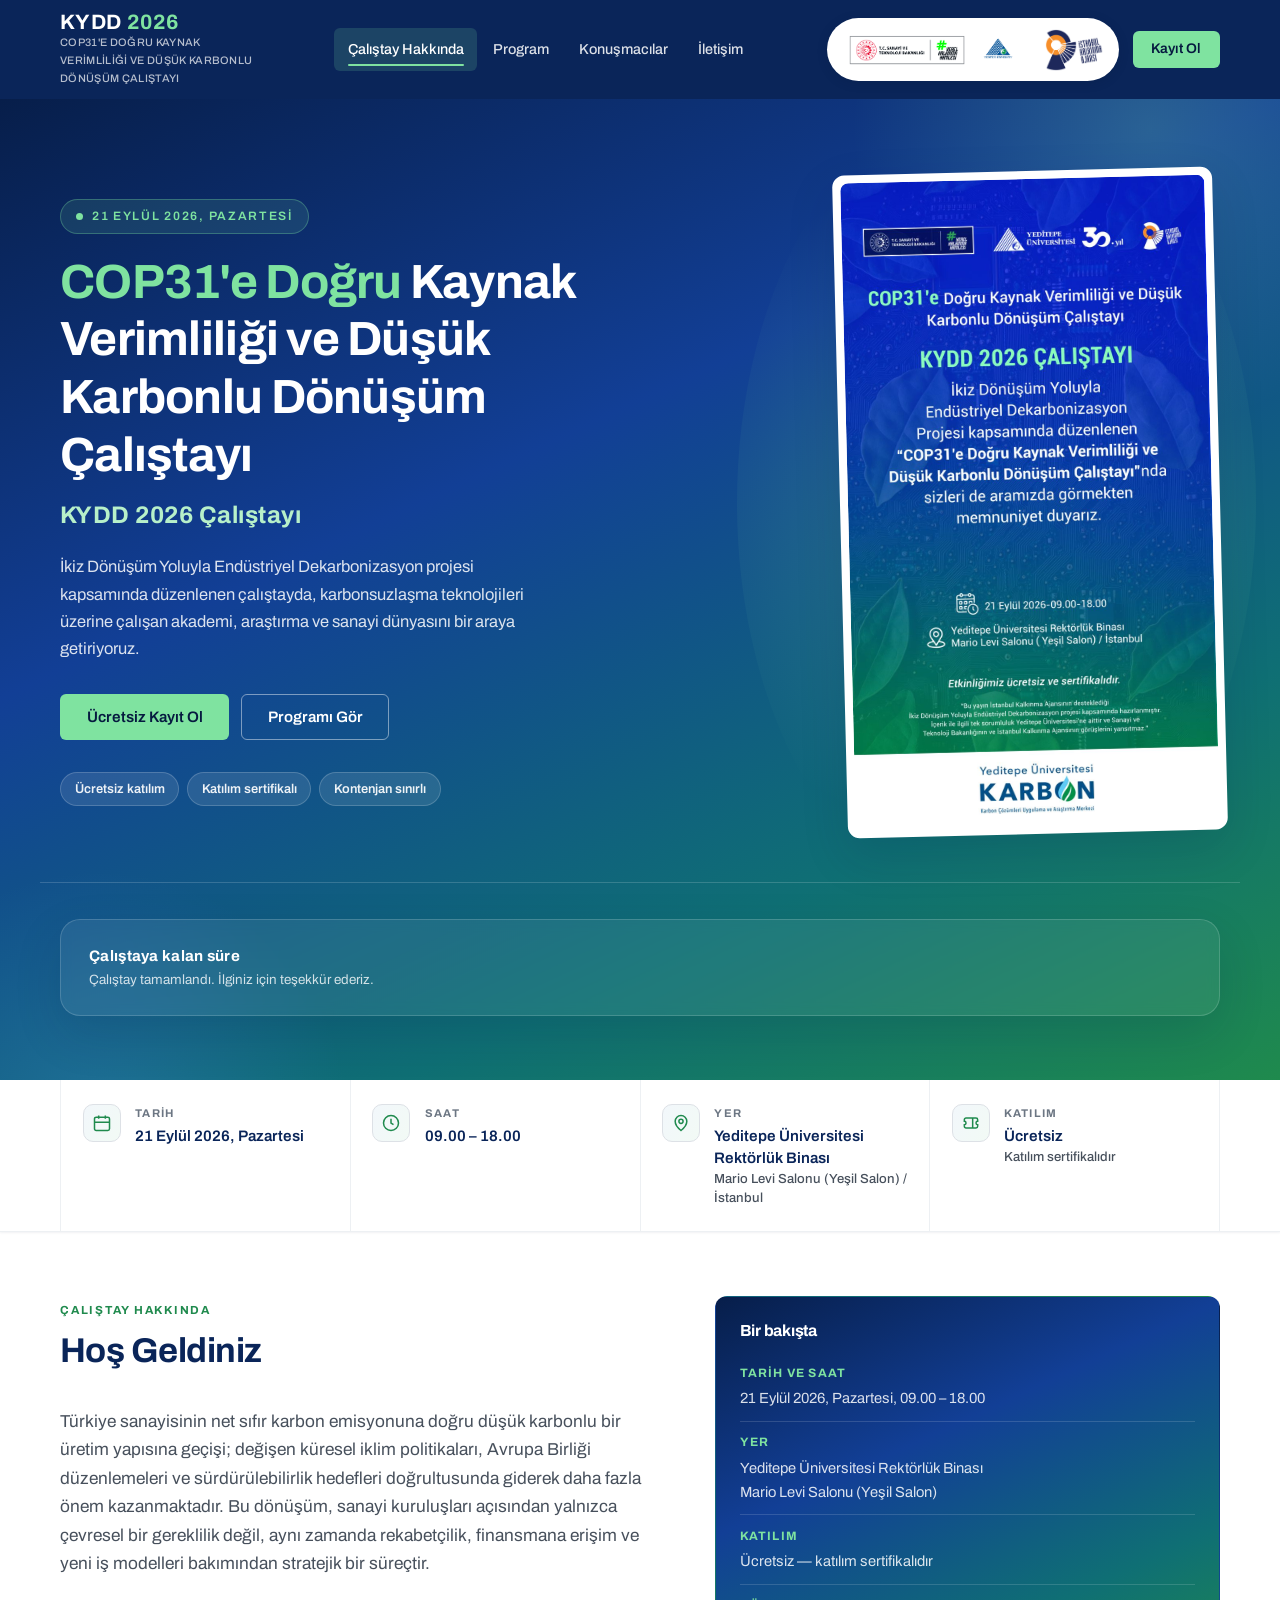
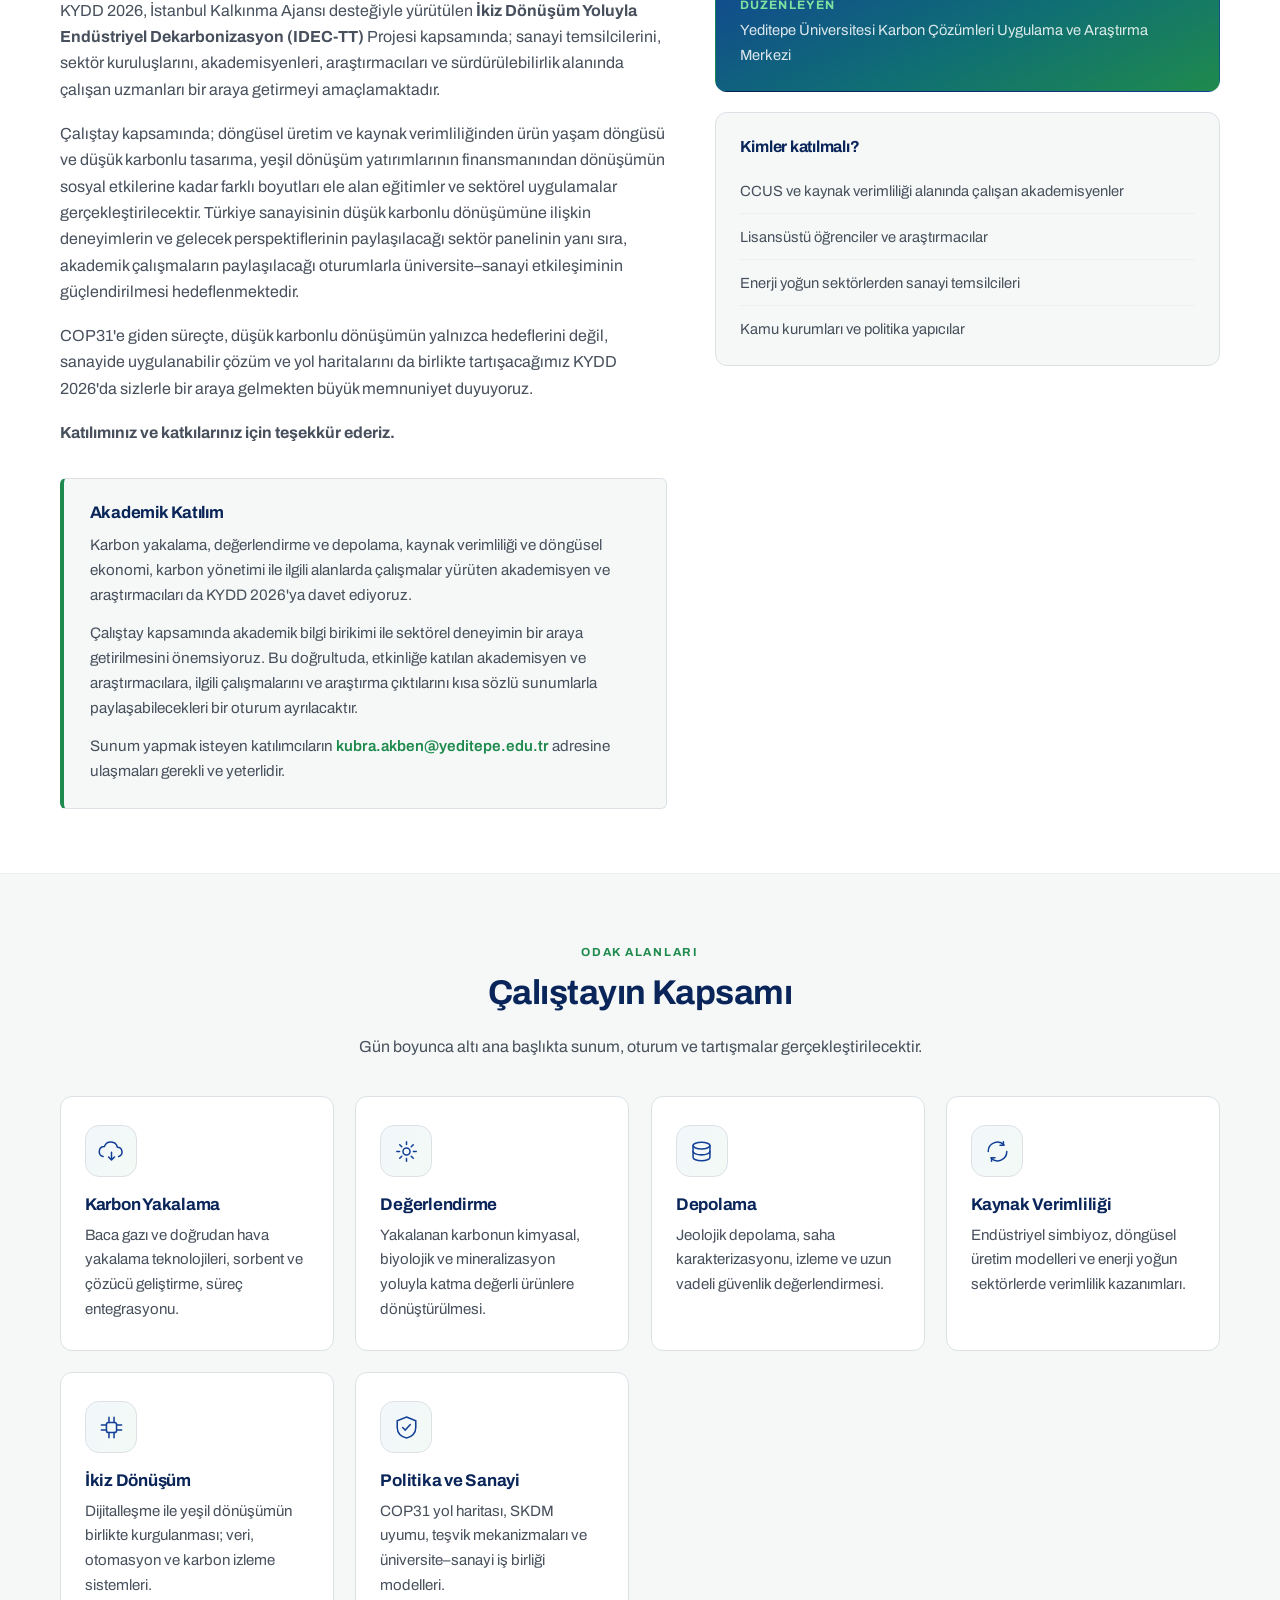
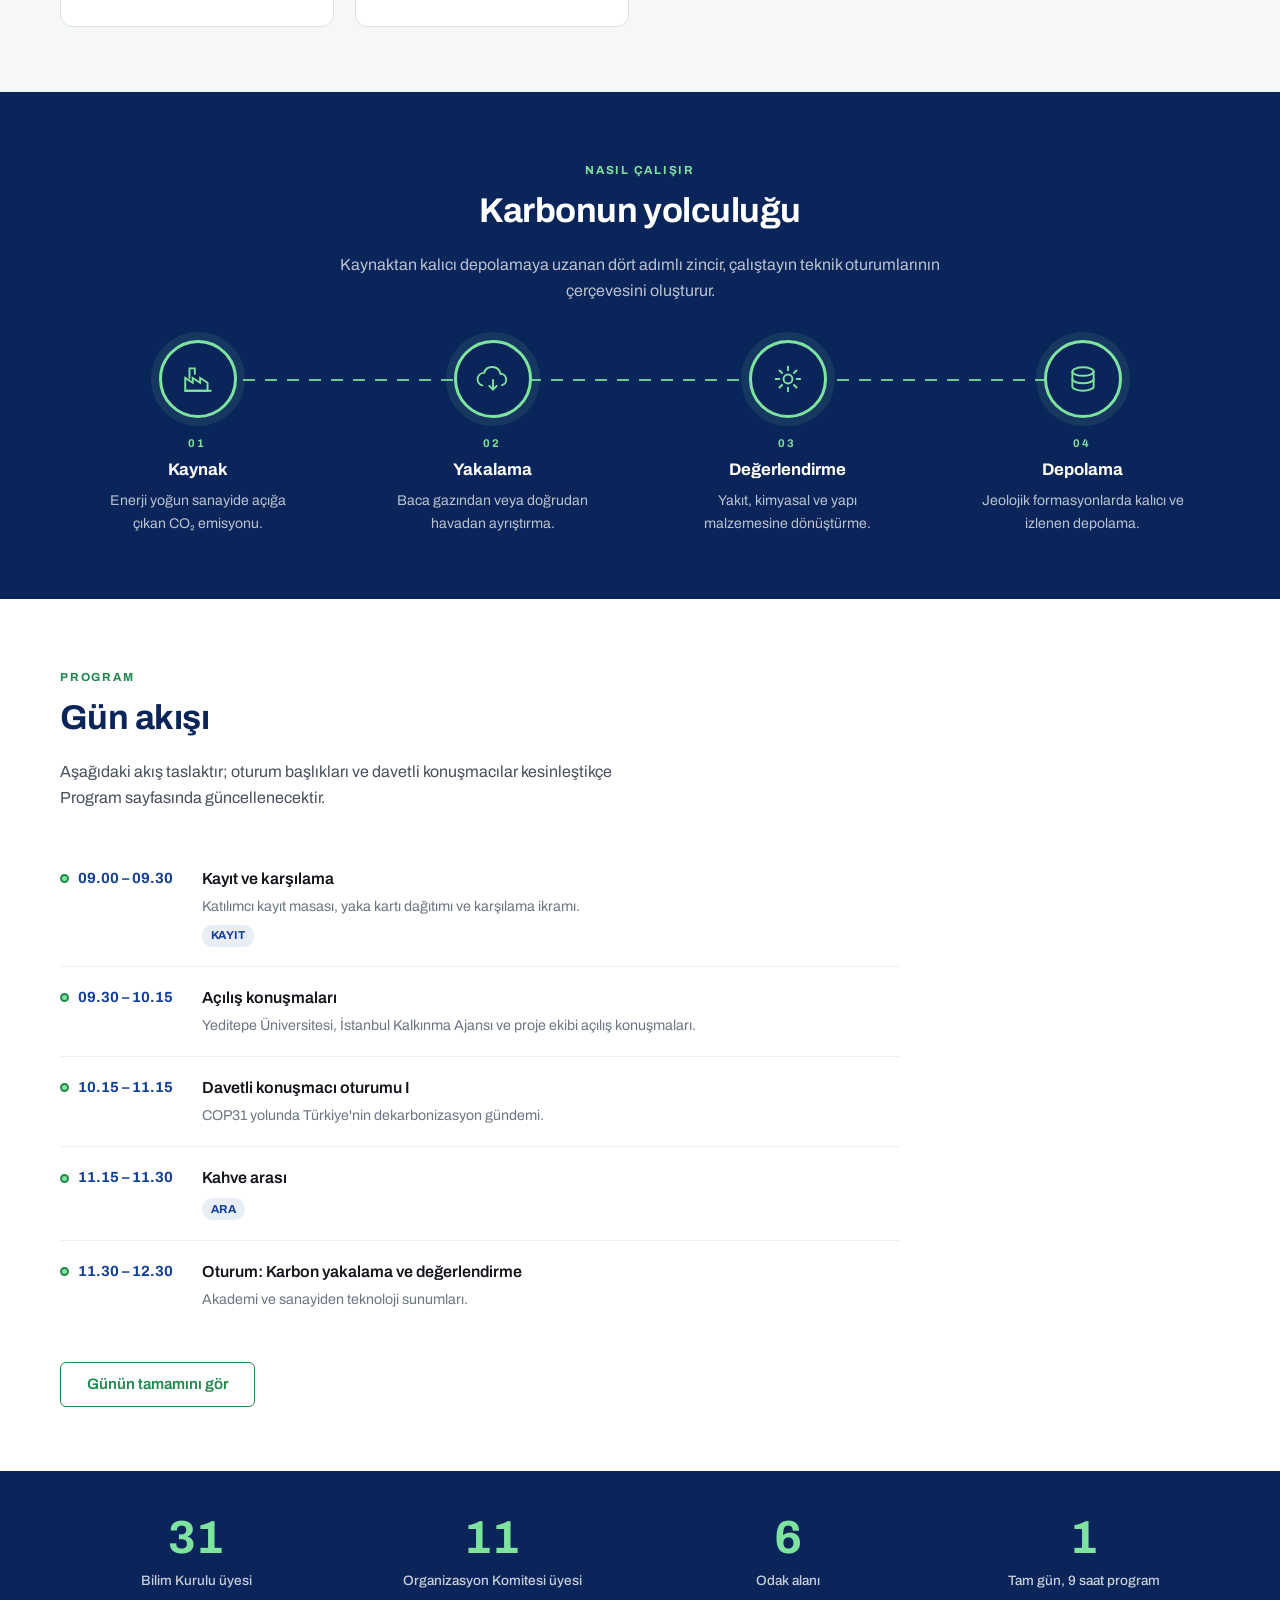
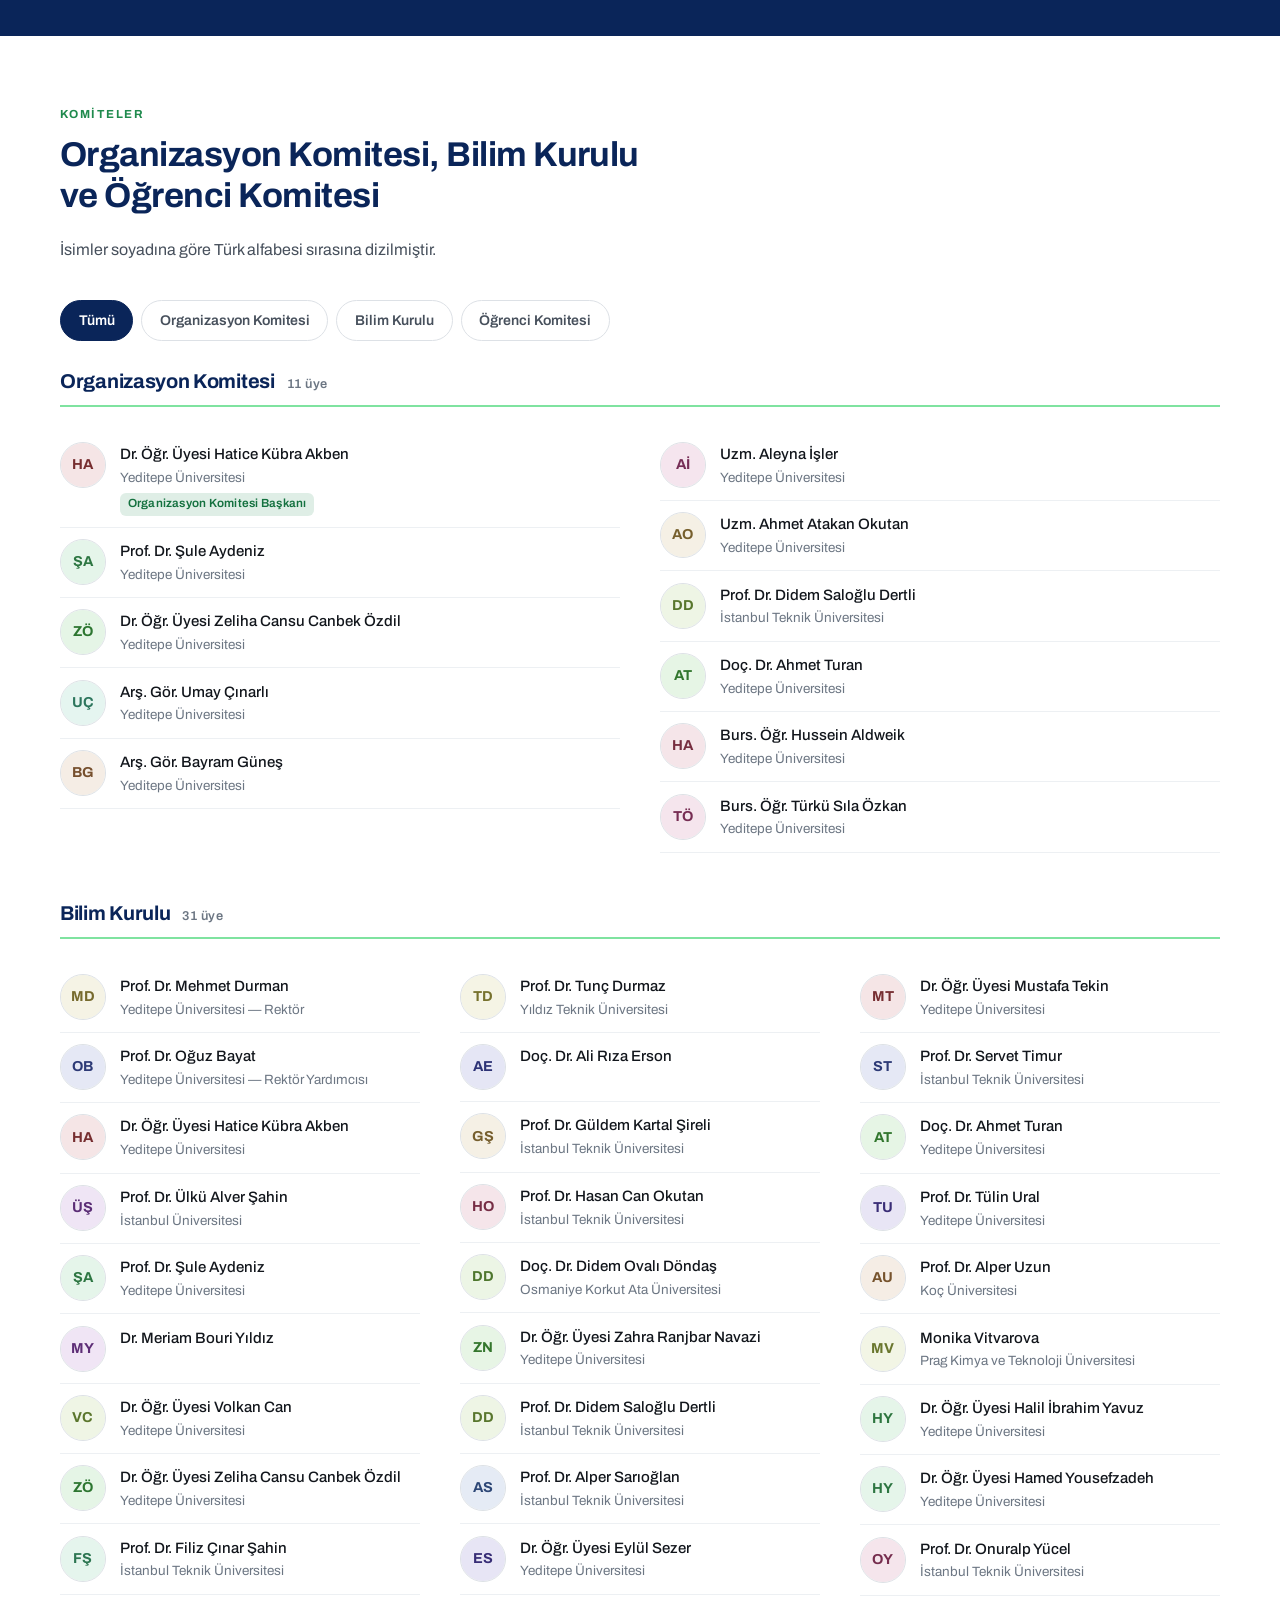
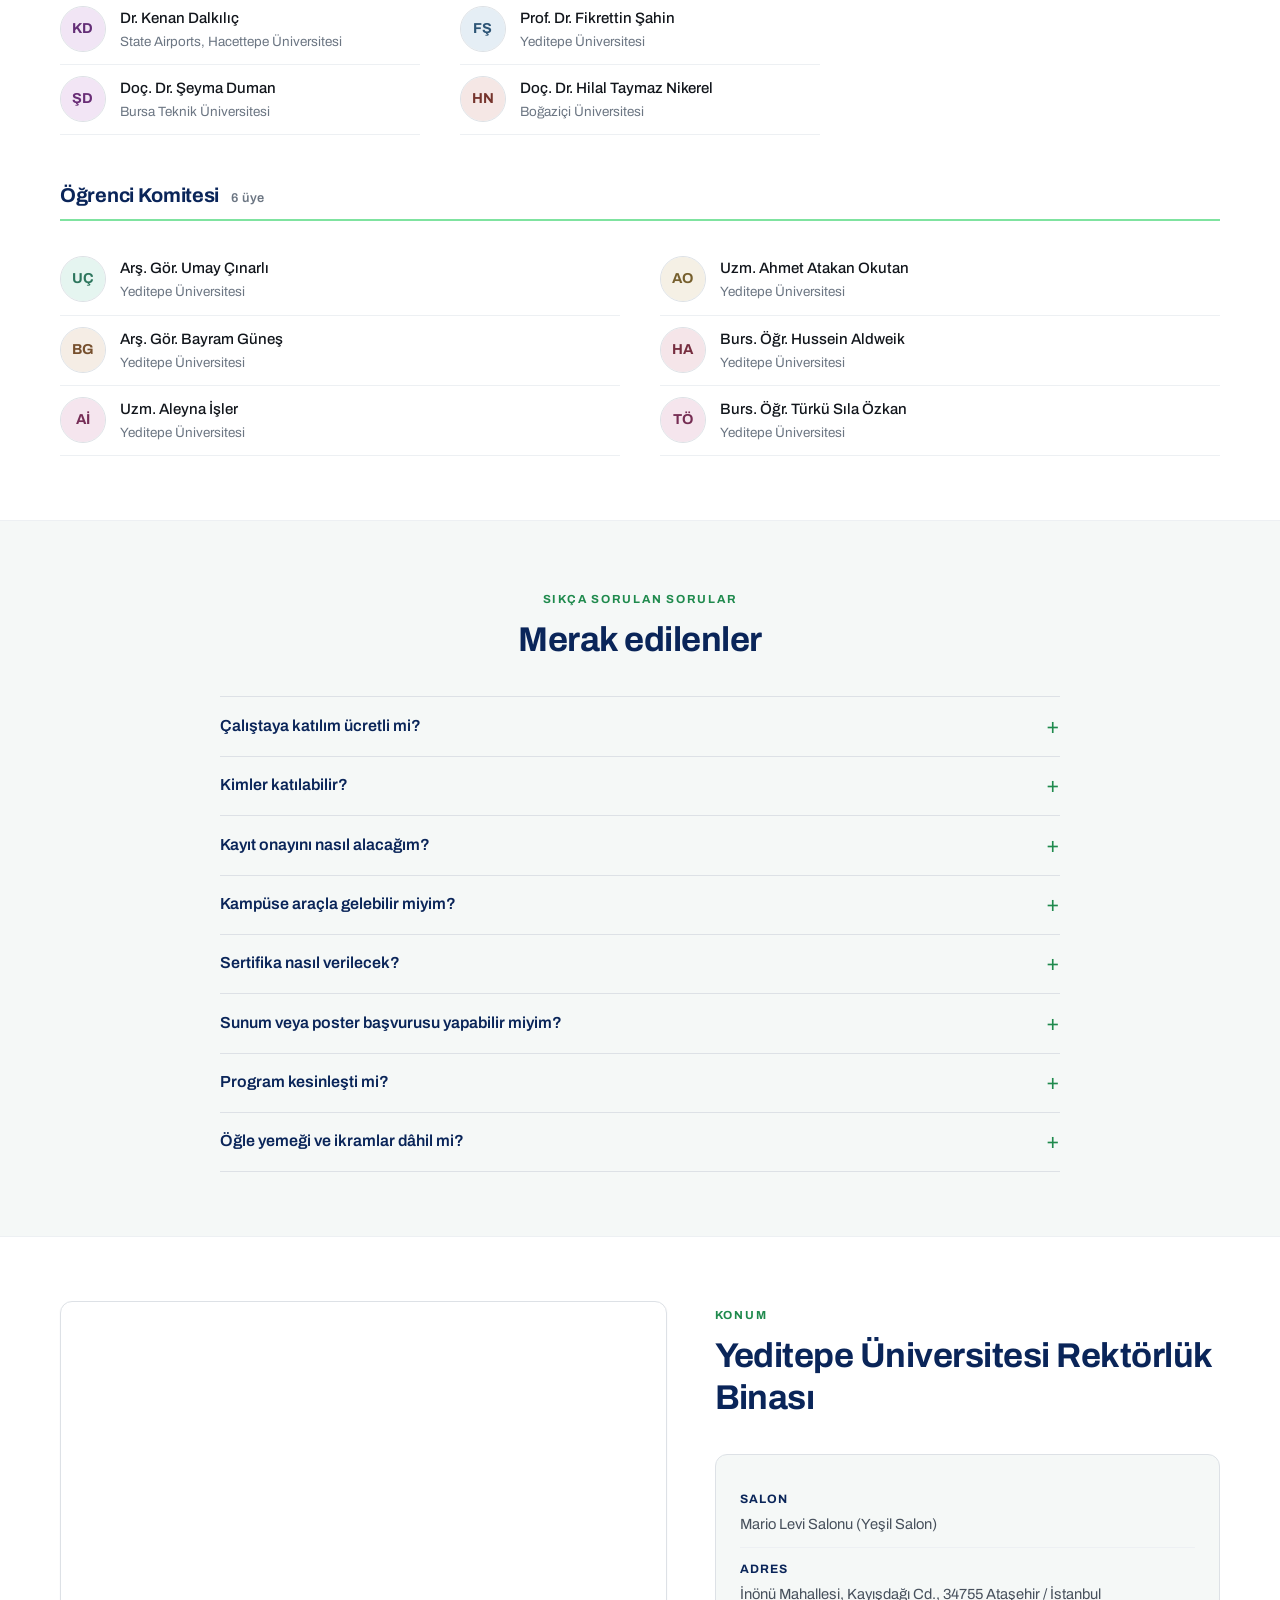
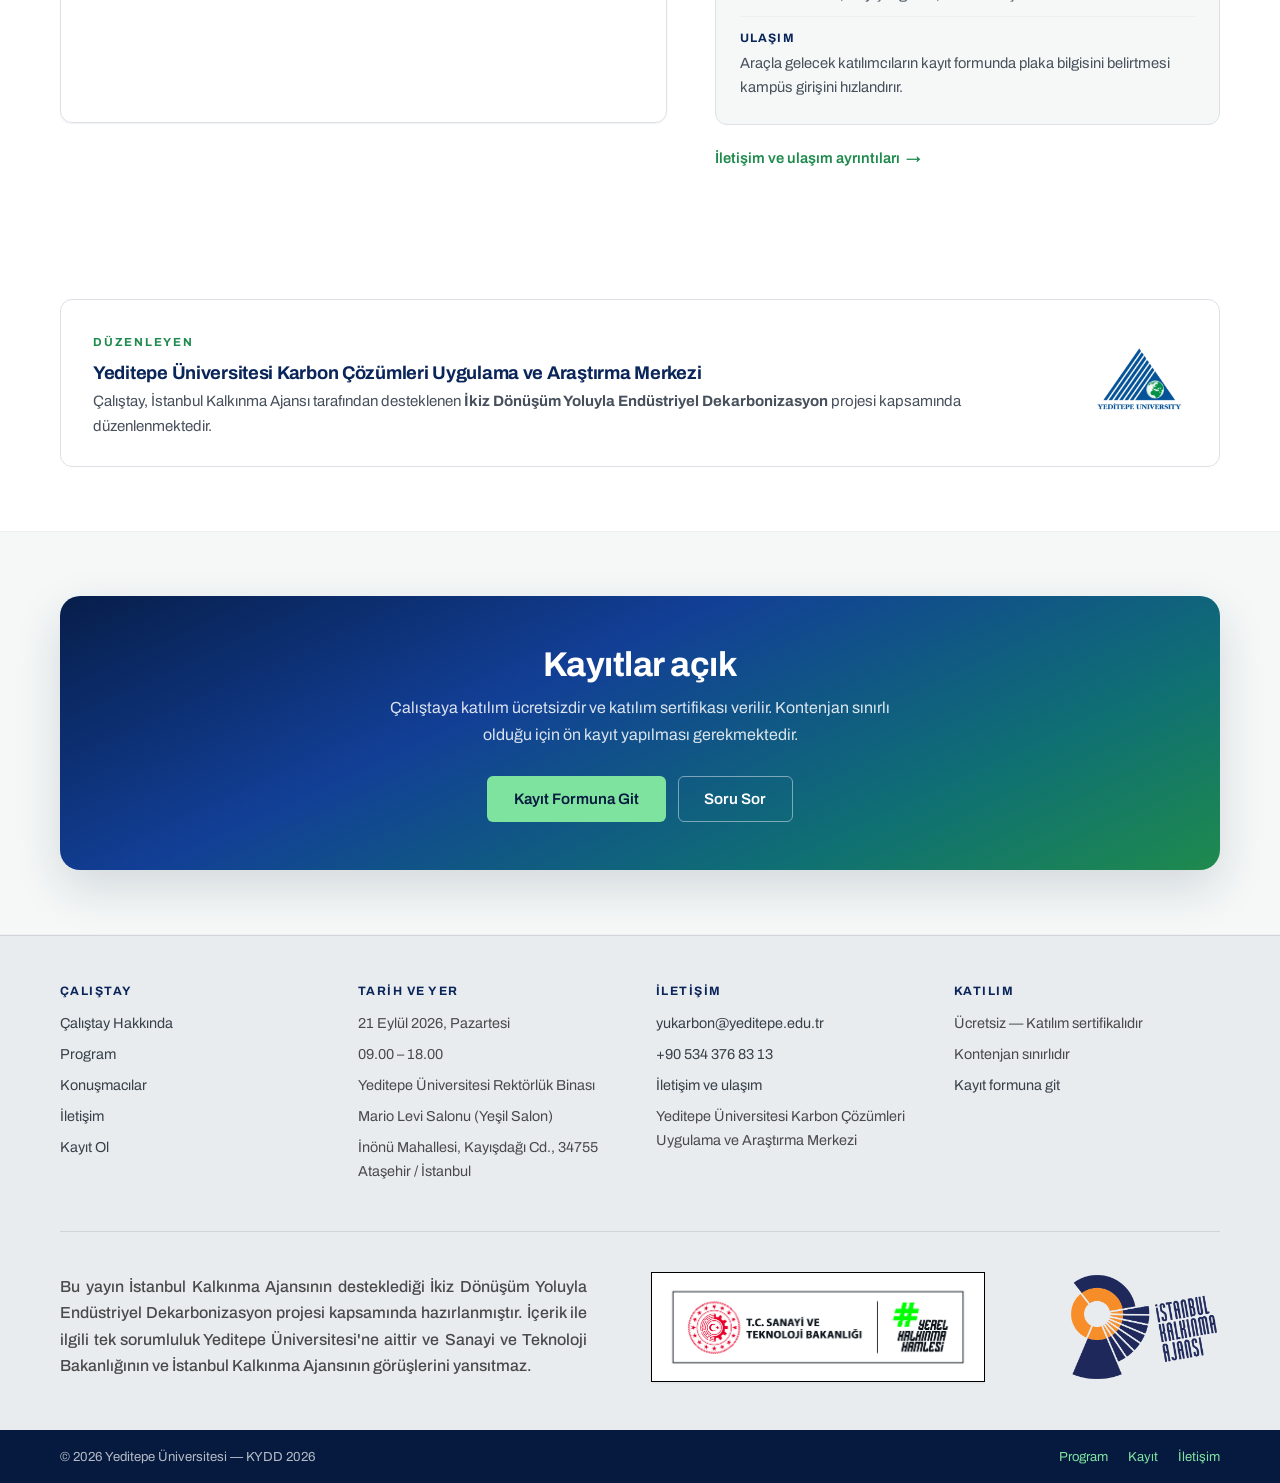
==== commit 2ed5974f: "Hos geldiniz metni guncellendi ve akademik katilim cagrisi eklendi" ====
--- a/index.html
+++ b/index.html
@@ -110,23 +110,64 @@
 
         <div class="prose">
           <p class="lead">
-            Küresel iklim değişikliği ile mücadelede kritik bir rol oynayan CCUS
-            teknolojileri, sanayinin ve enerji sektörünün karbonsuzlaşma
-            sürecinde stratejik çözümler sunmaktadır.
-          </p>
-          <p>
-            Bu çalıştay, ülkemizde karbonsuzlaşma teknolojileri üzerine çalışan
-            akademisyenleri, araştırmacıları ve sanayi temsilcilerini bir araya
-            getirerek bilgi paylaşımını teşvik etmeyi, iş birliği olanaklarını
-            artırmayı ve bu alandaki araştırmaları daha ileriye taşımayı
-            hedeflemektedir.
-          </p>
-          <p>
-            Karbon yönetimi ve sürdürülebilir enerji dönüşümüne dair bilgi ve
-            deneyimlerin paylaşılacağı bu önemli etkinlikte, sizlerle birlikte
-            olmaktan heyecan duyuyoruz.
-          </p>
-          <p><strong>Katılımınız için teşekkür ederiz!</strong></p>
+            Türkiye sanayisinin net sıfır karbon emisyonuna doğru düşük
+            karbonlu bir üretim yapısına geçişi; değişen küresel iklim
+            politikaları, Avrupa Birliği düzenlemeleri ve sürdürülebilirlik
+            hedefleri doğrultusunda giderek daha fazla önem kazanmaktadır. Bu
+            dönüşüm, sanayi kuruluşları açısından yalnızca çevresel bir
+            gereklilik değil, aynı zamanda rekabetçilik, finansmana erişim ve
+            yeni iş modelleri bakımından stratejik bir süreçtir.
+          </p>
+          <p>
+            KYDD 2026, İstanbul Kalkınma Ajansı desteğiyle yürütülen
+            <strong>İkiz Dönüşüm Yoluyla Endüstriyel Dekarbonizasyon
+            (IDEC-TT)</strong> Projesi kapsamında; sanayi temsilcilerini,
+            sektör kuruluşlarını, akademisyenleri, araştırmacıları ve
+            sürdürülebilirlik alanında çalışan uzmanları bir araya getirmeyi
+            amaçlamaktadır.
+          </p>
+          <p>
+            Çalıştay kapsamında; döngüsel üretim ve kaynak verimliliğinden ürün
+            yaşam döngüsü ve düşük karbonlu tasarıma, yeşil dönüşüm
+            yatırımlarının finansmanından dönüşümün sosyal etkilerine kadar
+            farklı boyutları ele alan eğitimler ve sektörel uygulamalar
+            gerçekleştirilecektir. Türkiye sanayisinin düşük karbonlu
+            dönüşümüne ilişkin deneyimlerin ve gelecek perspektiflerinin
+            paylaşılacağı sektör panelinin yanı sıra, akademik çalışmaların
+            paylaşılacağı oturumlarla üniversite–sanayi etkileşiminin
+            güçlendirilmesi hedeflenmektedir.
+          </p>
+          <p>
+            COP31'e giden süreçte, düşük karbonlu dönüşümün yalnızca
+            hedeflerini değil, sanayide uygulanabilir çözüm ve yol haritalarını
+            da birlikte tartışacağımız KYDD 2026'da sizlerle bir araya gelmekten
+            büyük memnuniyet duyuyoruz.
+          </p>
+          <p><strong>Katılımınız ve katkılarınız için teşekkür ederiz.</strong></p>
+        </div>
+
+        <!-- Hoş geldiniz metninin ikinci bölümü: akademik katılım çağrısı -->
+        <div class="notice notice--academic">
+          <h3>Akademik Katılım</h3>
+          <p>
+            Karbon yakalama, değerlendirme ve depolama, kaynak verimliliği ve
+            döngüsel ekonomi, karbon yönetimi ile ilgili alanlarda çalışmalar
+            yürüten akademisyen ve araştırmacıları da KYDD 2026'ya davet
+            ediyoruz.
+          </p>
+          <p>
+            Çalıştay kapsamında akademik bilgi birikimi ile sektörel deneyimin
+            bir araya getirilmesini önemsiyoruz. Bu doğrultuda, etkinliğe
+            katılan akademisyen ve araştırmacılara, ilgili çalışmalarını ve
+            araştırma çıktılarını kısa sözlü sunumlarla paylaşabilecekleri bir
+            oturum ayrılacaktır.
+          </p>
+          <p>
+            Sunum yapmak isteyen katılımcıların
+            <a href="mailto:kubra.akben@yeditepe.edu.tr"
+               data-kydd-text="event.abstractEmail">kubra.akben@yeditepe.edu.tr</a>
+            adresine ulaşmaları gerekli ve yeterlidir.
+          </p>
         </div>
       </div>
 
--- a/assets/css/style.css
+++ b/assets/css/style.css
@@ -1062,6 +1062,33 @@
   padding: 1.1rem 1.25rem;
   color: var(--ink-soft);
   font-size: 0.95rem;
+}
+
+/* Hoş geldiniz metnindeki akademik katılım çağrısı */
+.notice--academic {
+  margin-top: 2rem;
+  max-width: 72ch;
+  padding: 1.5rem 1.6rem;
+  border-left-width: 4px;
+  border-left-color: var(--green);
+}
+
+.notice--academic h3 {
+  font-size: 1.05rem;
+  margin-bottom: 0.6rem;
+}
+
+.notice--academic p {
+  margin-bottom: 0.8rem;
+}
+
+.notice--academic p:last-child {
+  margin-bottom: 0;
+}
+
+.notice--academic a {
+  font-weight: 600;
+  word-break: break-word;
 }
 
 /* Yer tutucu (konuşmacılar vb.) */
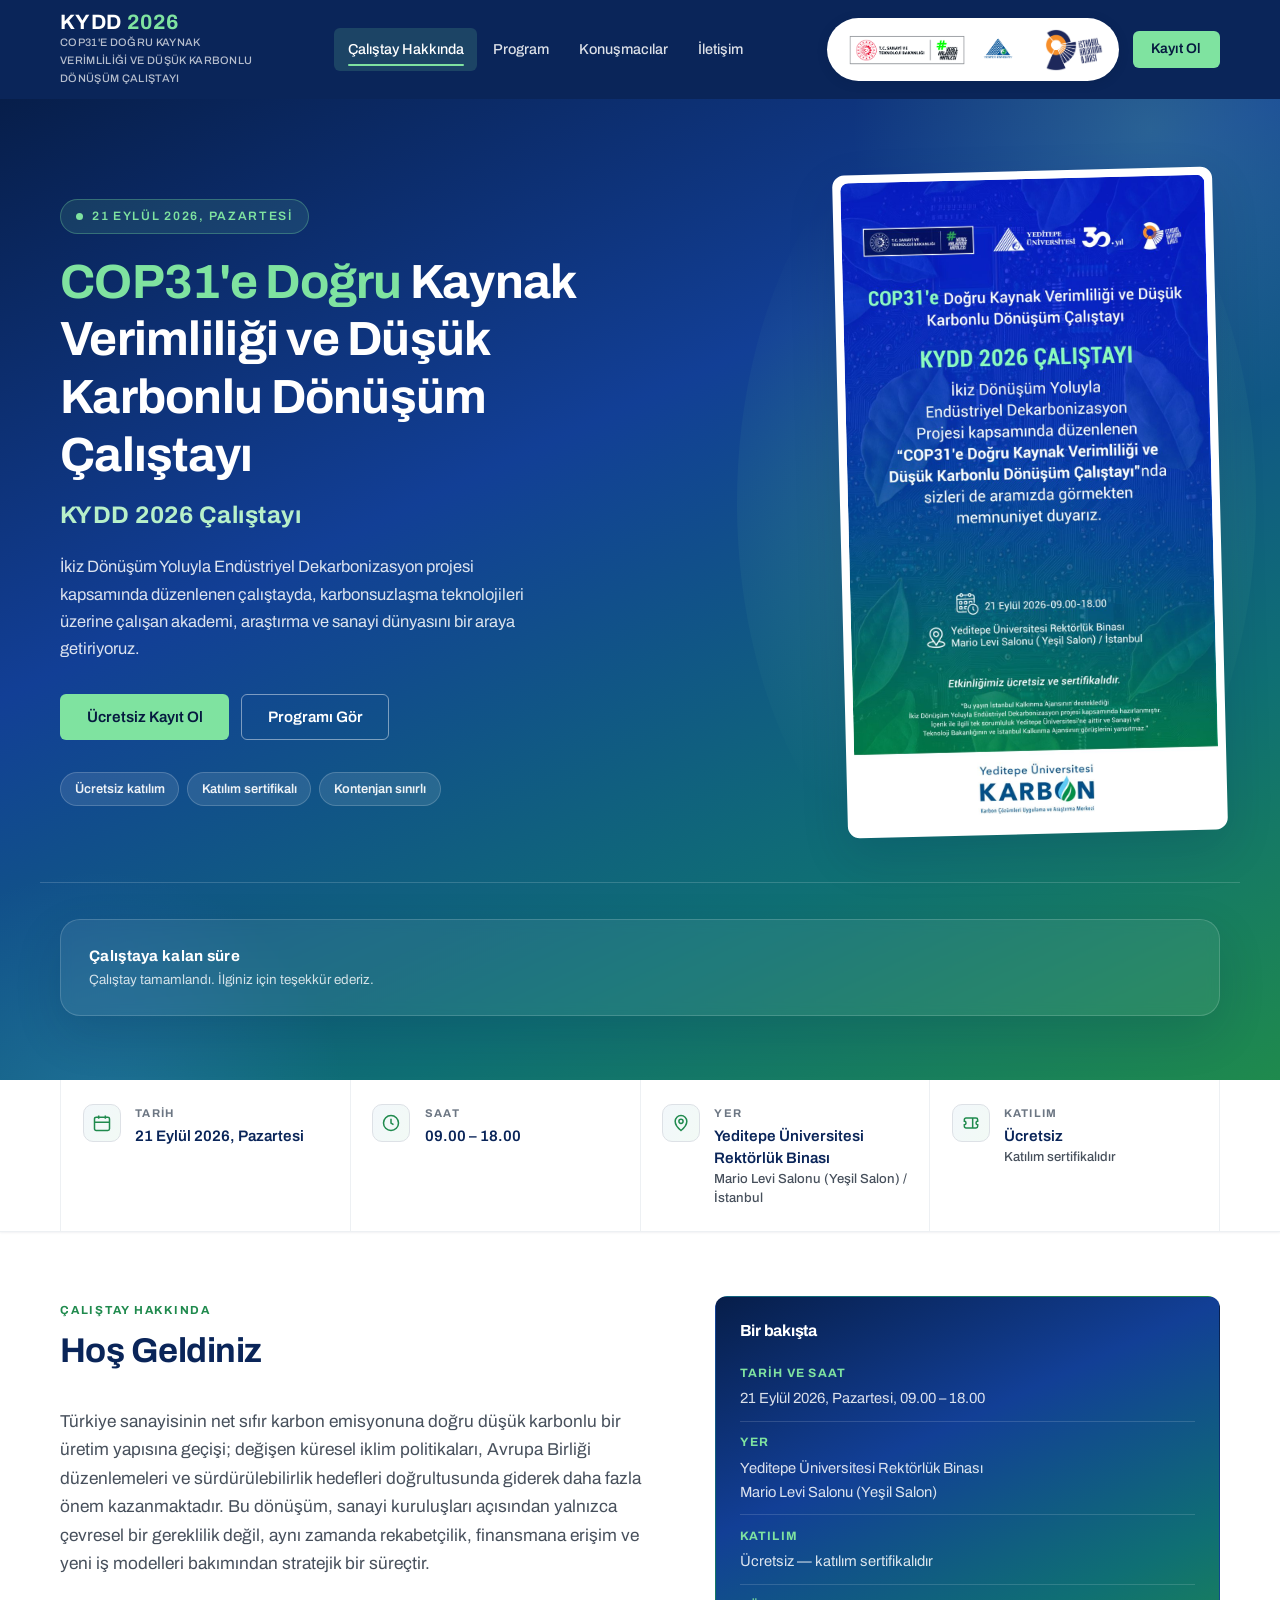
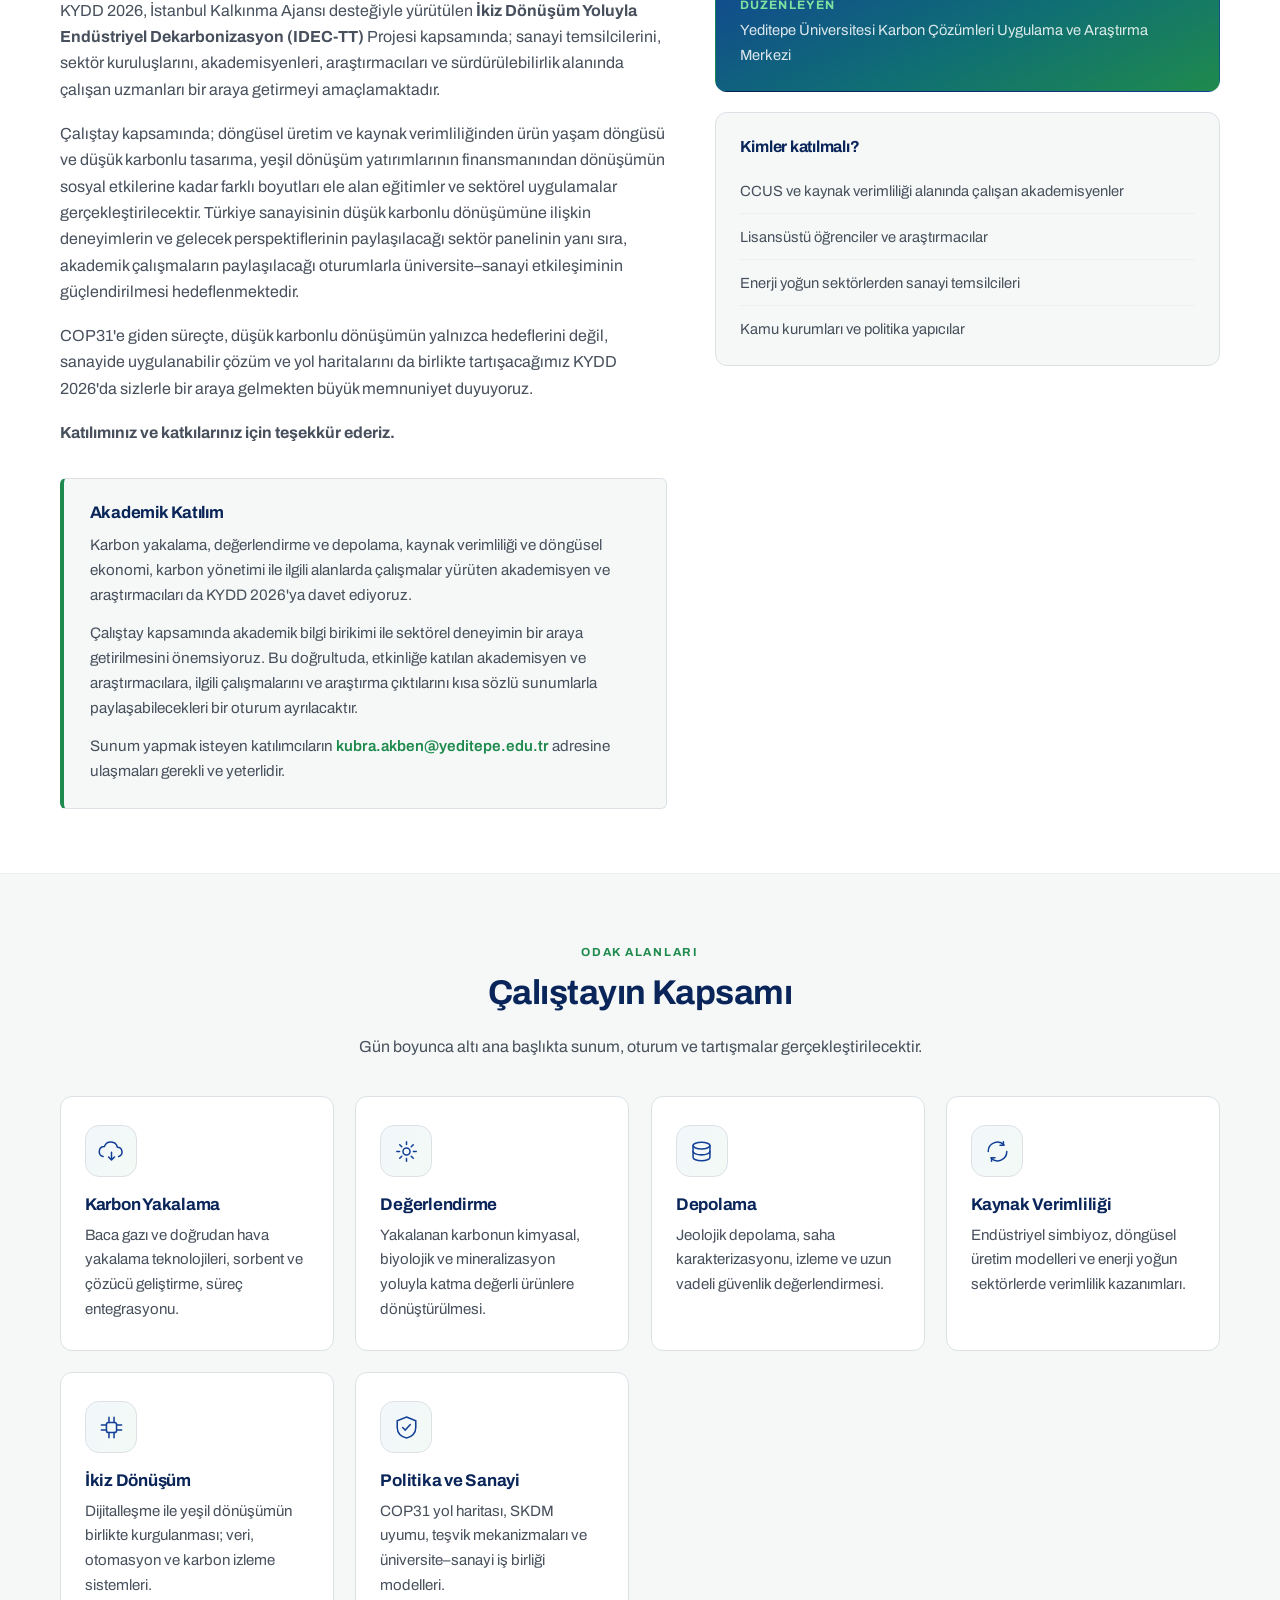
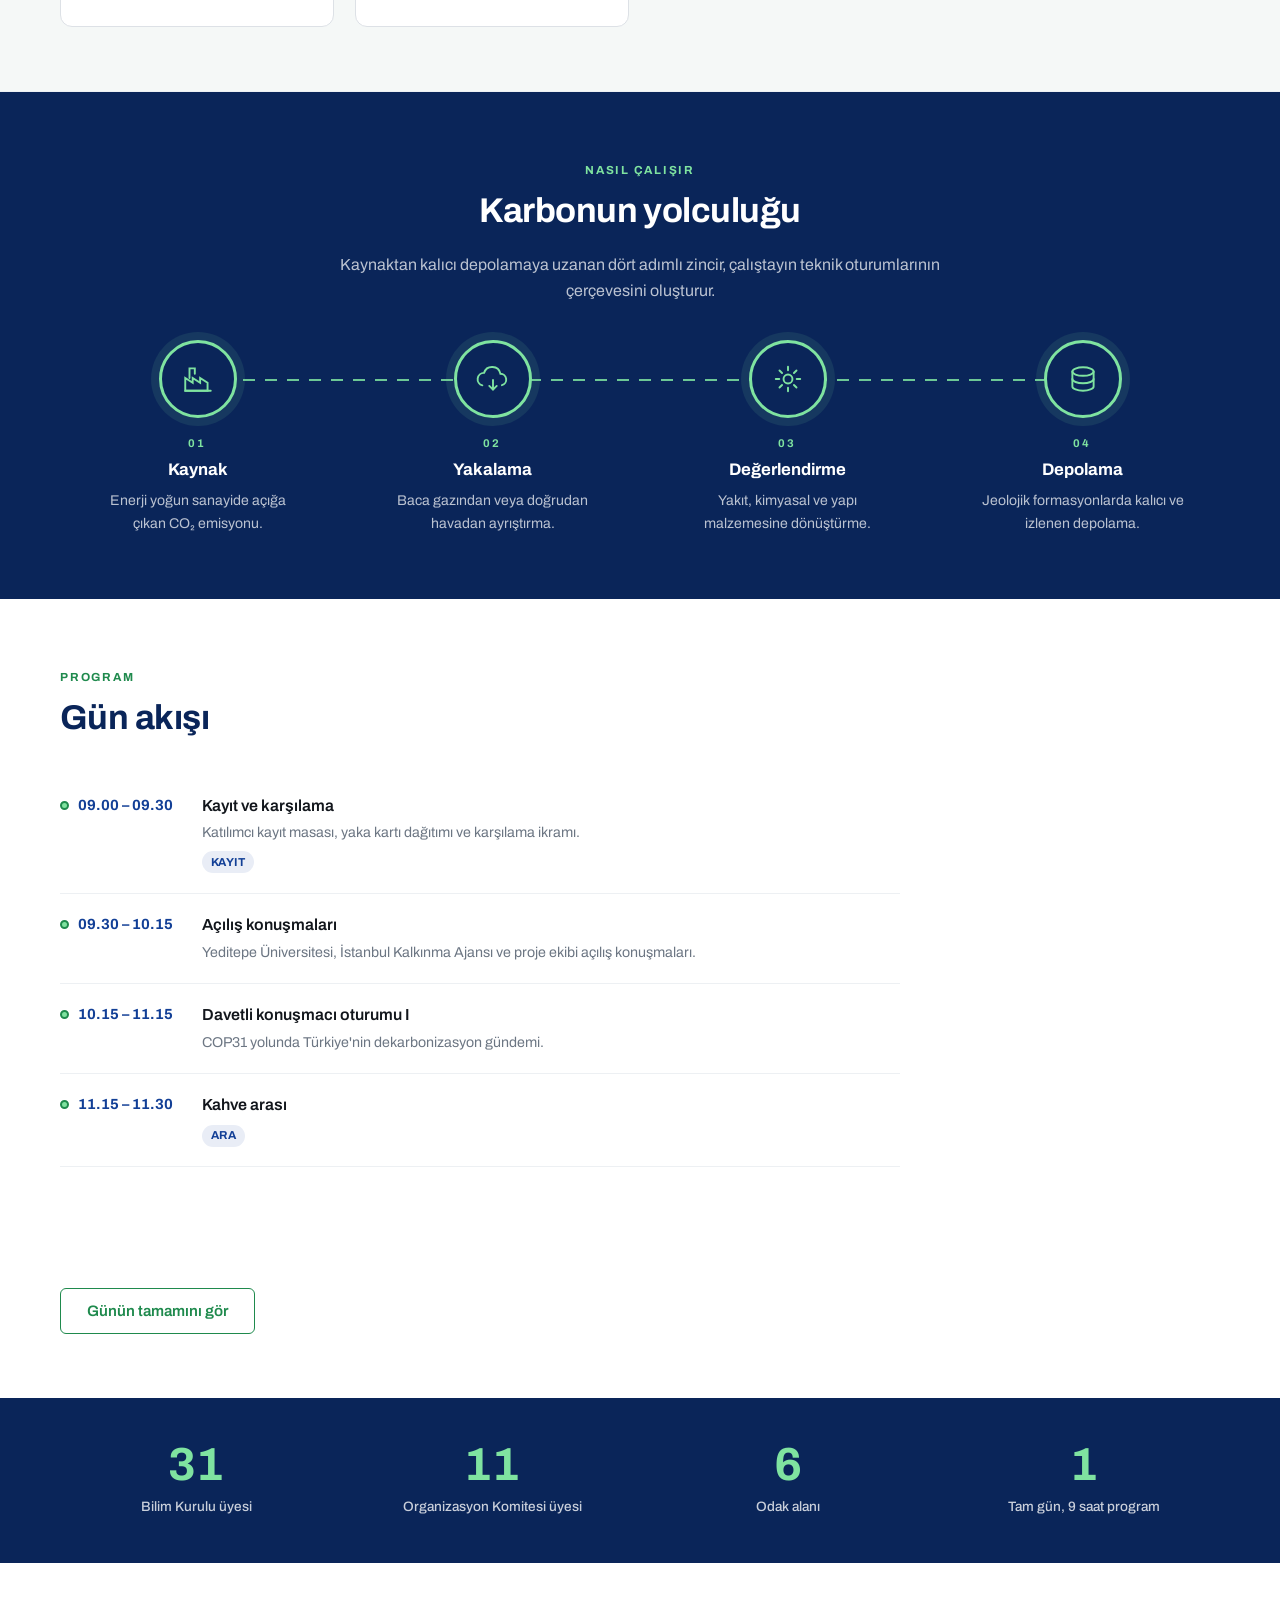
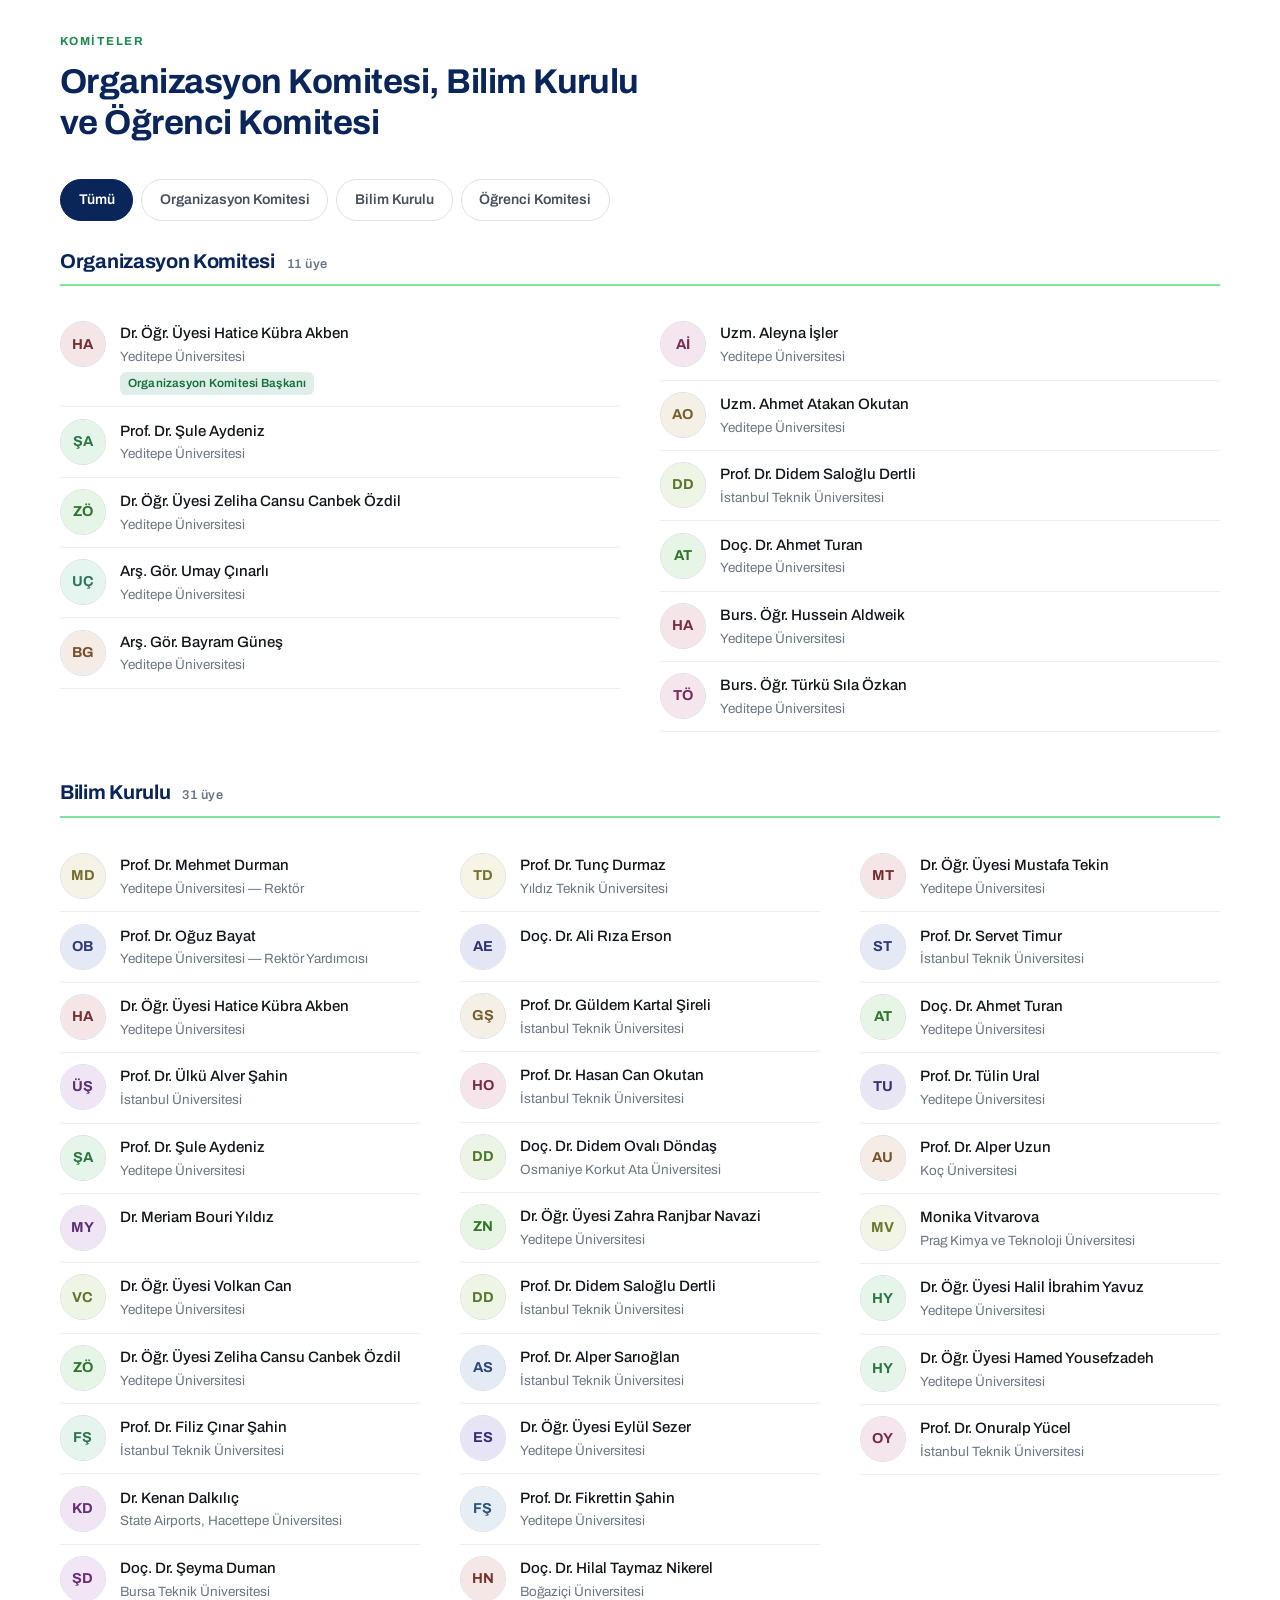
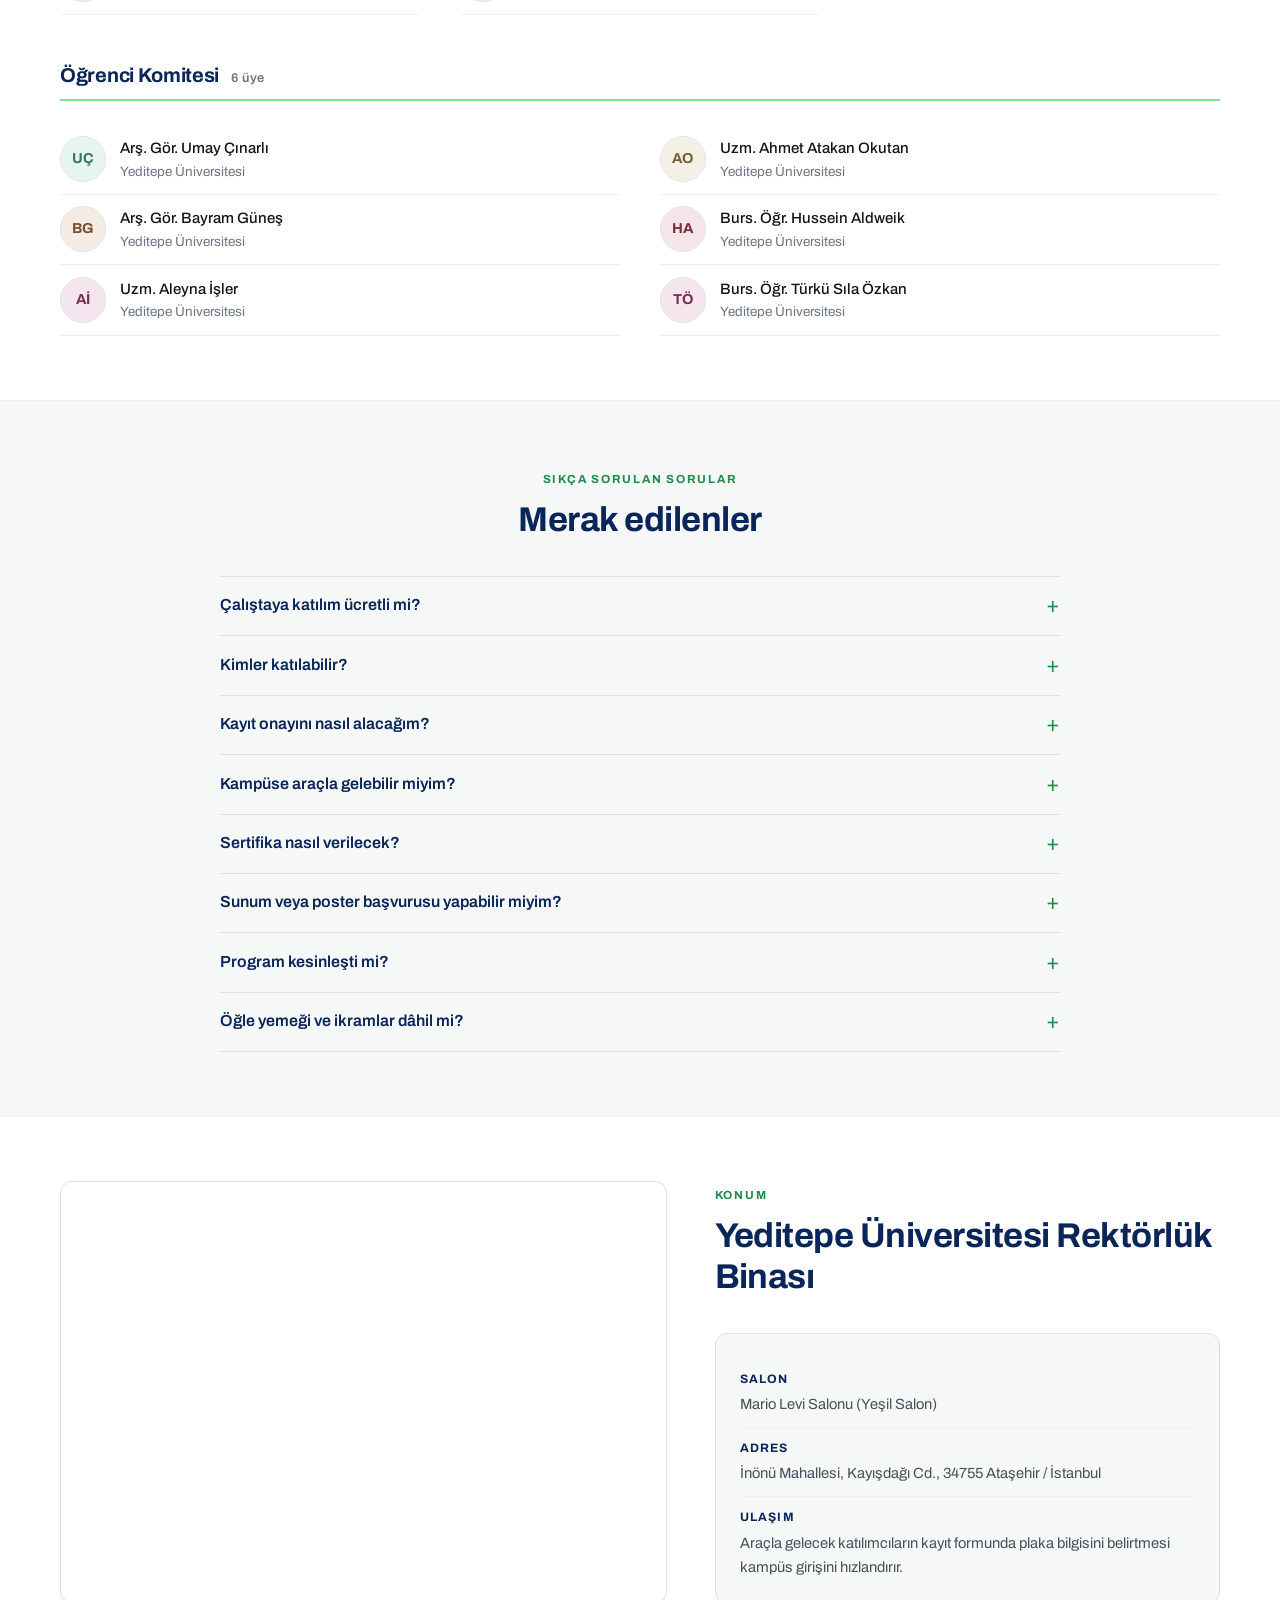
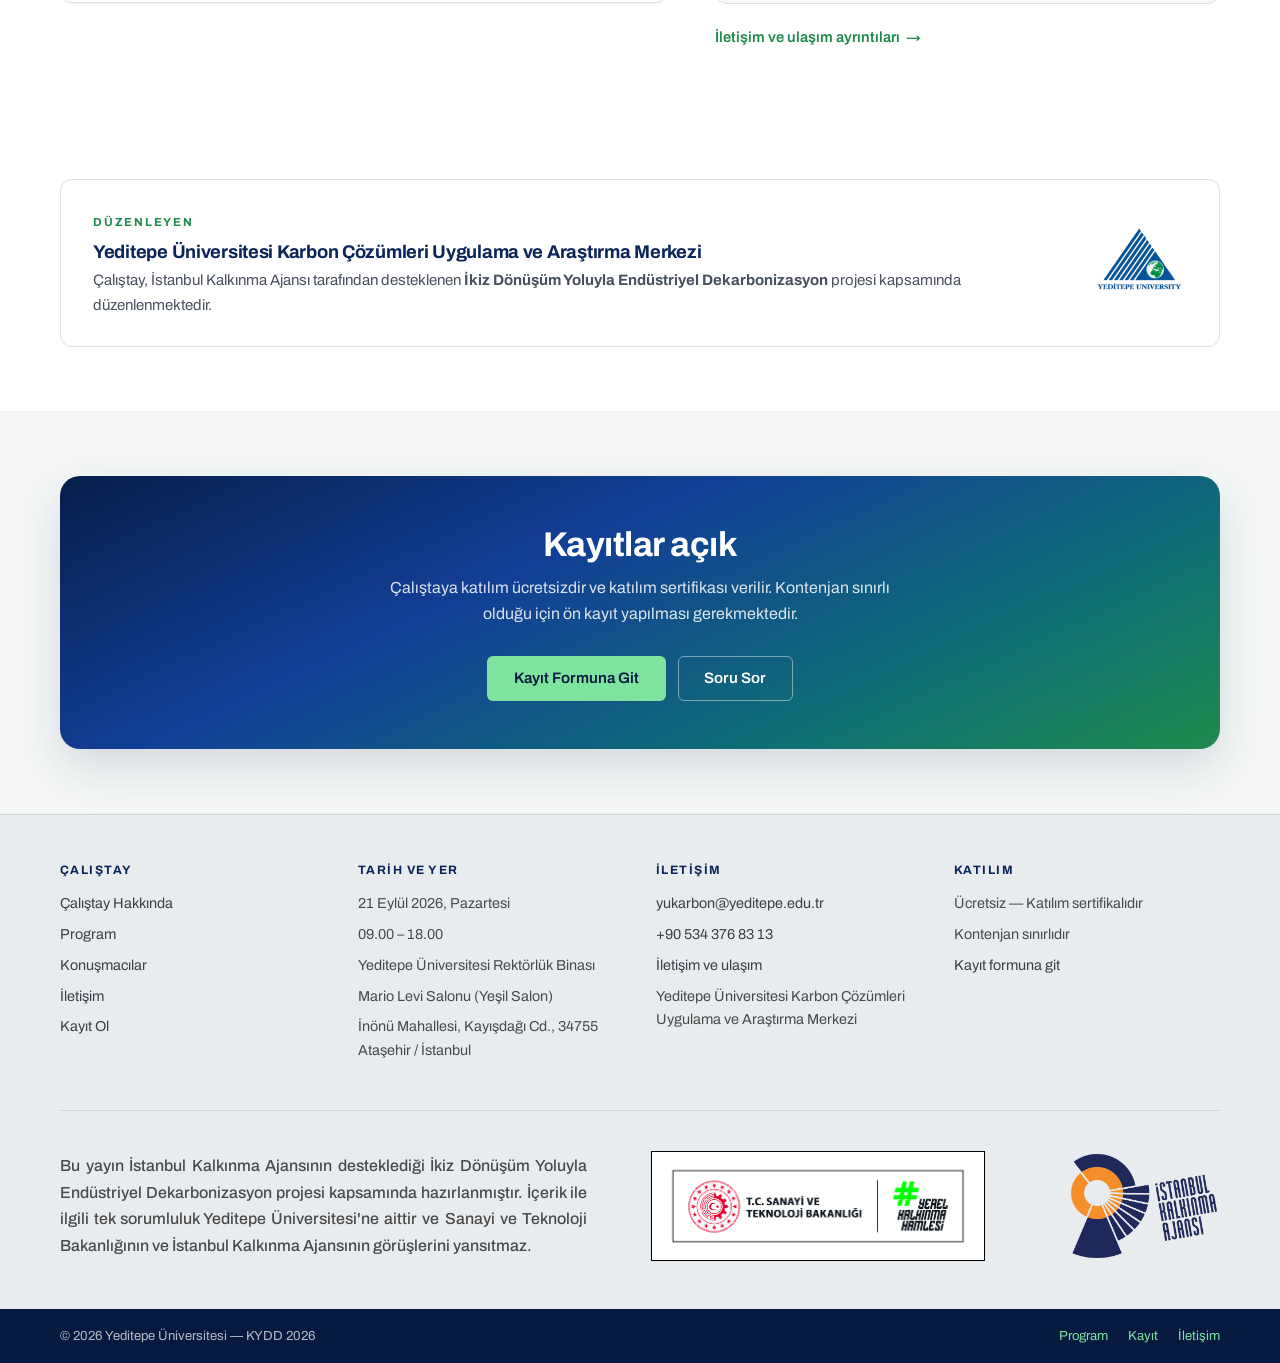
==== commit 056596f7: "Komite siralama notu ve program taslak aciklamasi kaldirildi" ====
--- a/index.html
+++ b/index.html
@@ -242,8 +242,6 @@
       <div class="section__head">
         <span class="section-label">Program</span>
         <h2>Gün akışı</h2>
-        <p>Aşağıdaki akış taslaktır; oturum başlıkları ve davetli konuşmacılar
-          kesinleştikçe Program sayfasında güncellenecektir.</p>
       </div>
 
       <ul class="timeline" data-kydd="program-preview"></ul>
@@ -267,7 +265,6 @@
       <div class="section__head">
         <span class="section-label">Komiteler</span>
         <h2>Organizasyon Komitesi, Bilim Kurulu ve Öğrenci Komitesi</h2>
-        <p>İsimler soyadına göre Türk alfabesi sırasına dizilmiştir.</p>
       </div>
       <div data-kydd="committees"></div>
     </div>
